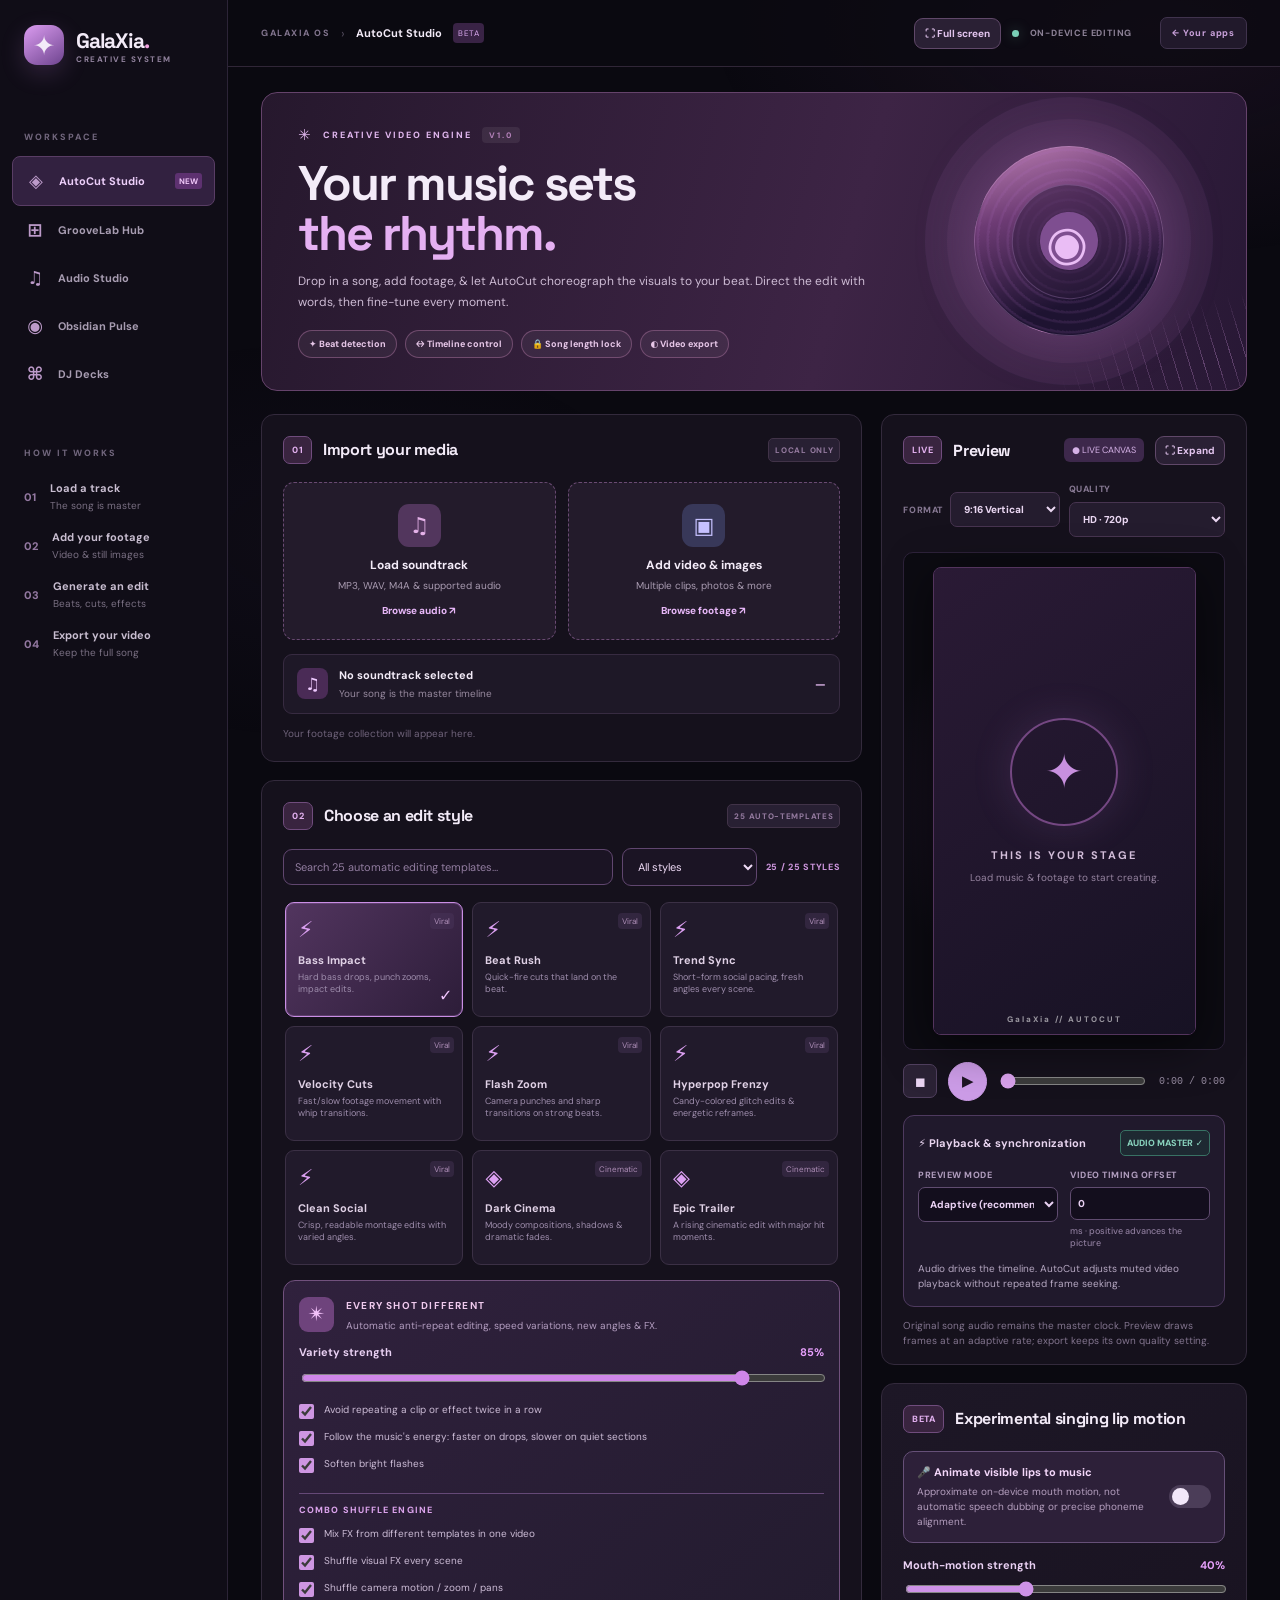
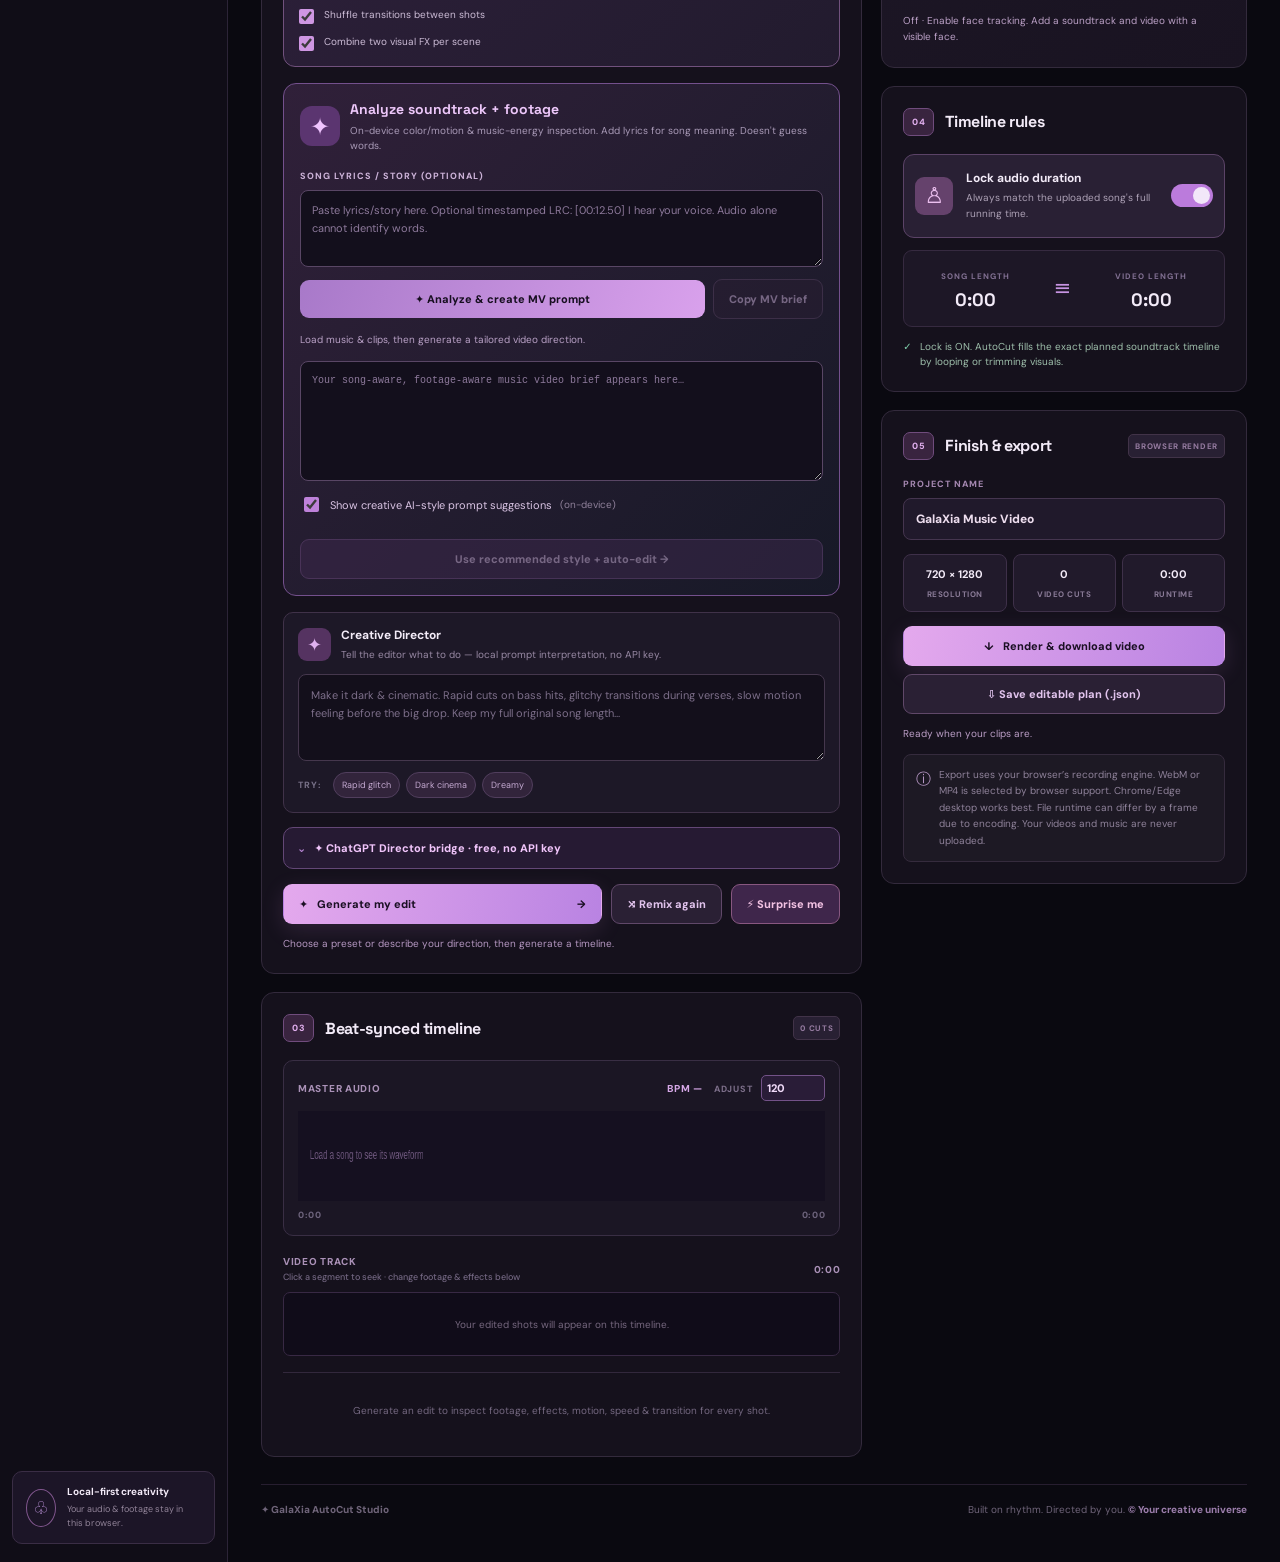
==== autocut/index.html @ 6ece2950 "Fix AutoCut lip-motion toggle and model loading diagnostics" ====
<!doctype html>
<html lang="en"><head>
<meta charset="utf-8"><meta name="viewport" content="width=device-width, initial-scale=1, viewport-fit=cover">
<meta name="theme-color" content="#0a0911"><meta name="description" content="GalaXia AutoCut Studio — local-first beat-synced music-video maker with soundtrack duration lock, timeline editing and real video export.">
<title>GalaXia AutoCut — Beat-Synced Video Studio</title>
<link rel="preconnect" href="https://fonts.googleapis.com"><link rel="preconnect" href="https://fonts.gstatic.com" crossorigin>
<link href="https://fonts.googleapis.com/css2?family=DM+Sans:wght@400;500;600;700;800&family=Space+Grotesk:wght@400;500;600;700&display=swap" rel="stylesheet">
<link rel="stylesheet" href="./style.css">
</head><body>
<div class="backdrop-stars" aria-hidden="true"></div>
<div class="app">
 <aside class="rail">
  <a class="logo" href="../index.html" aria-label="GrooveLab home"><span class="logo-square">✦</span><span><b>GalaXia<span class="logo-accent">.</span></b><small>CREATIVE SYSTEM</small></span></a>
  <div class="rail-group"><span class="rail-label">WORKSPACE</span>
   <a class="rail-link active" href="./"><span>◈</span> AutoCut Studio <span class="mini-active">NEW</span></a>
   <a class="rail-link" href="../index.html"><span>⊞</span> GrooveLab Hub</a>
   <a class="rail-link" href="https://cadence-studio-snowy.vercel.app/cadence-v3.html"><span>♫</span> Audio Studio</a>
   <a class="rail-link" href="https://cadence-studio-snowy.vercel.app/obsidian-pulse.html"><span>◉</span> Obsidian Pulse</a>
   <a class="rail-link" href="https://cadence-studio-snowy.vercel.app/deck-mixer.html"><span>⌘</span> DJ Decks</a>
  </div>
  <div class="rail-group learn"><span class="rail-label">HOW IT WORKS</span>
   <div class="step"><span>01</span><p><b>Load a track</b><small>The song is master</small></p></div>
   <div class="step"><span>02</span><p><b>Add your footage</b><small>Video & still images</small></p></div>
   <div class="step"><span>03</span><p><b>Generate an edit</b><small>Beats, cuts, effects</small></p></div>
   <div class="step"><span>04</span><p><b>Export your video</b><small>Keep the full song</small></p></div>
  </div>
  <div class="rail-bottom"><span class="shield">♧</span><p><b>Local-first creativity</b><small>Your audio & footage stay in this browser.</small></p></div>
 </aside>
 <main>
  <header class="topbar"><div class="topbar-left"><span class="crumb">GALAXIA OS</span><span class="chevron">›</span><strong>AutoCut Studio</strong><span class="beta">BETA</span></div><div class="top-actions"><button id="fullscreenApp" type="button" class="btn subtle tiny-top" title="Full-screen studio" aria-label="Enter full-screen studio">⛶ Full screen</button><span class="local-dot"></span><span class="local-text">ON-DEVICE EDITING</span><a class="top-link" href="../index.html">← Your apps</a></div></header>
  <div class="content">
   <section class="intro">
    <div class="intro-copy"><div class="eyebrow"><span class="sparkle">✳</span> CREATIVE VIDEO ENGINE <span class="version">V1.0</span></div>
    <h1>Your music sets<br><em>the rhythm.</em></h1>
    <p>Drop in a song, add footage, & let AutoCut choreograph the visuals to your beat. Direct the edit with words, then fine-tune every moment.</p>
    <div class="pill-row"><span>✦ Beat detection</span><span>↔ Timeline control</span><span>🔒 Song length lock</span><span>◐ Video export</span></div></div>
    <div class="intro-art" aria-hidden="true"><div class="disc"><div class="disc-inner"><div class="disc-mid">◉</div></div></div><div class="wave-decoration"></div></div>
   </section>
   <div class="workspace-grid">
    <div class="left-column">
     <section class="panel source-panel"><div class="panel-heading"><div><span class="section-number">01</span><h2>Import your media</h2></div><span class="info-chip">LOCAL ONLY</span></div>
      <div class="dropgrid">
       <label id="audioDrop" class="drop-target audio-target" for="audioInput"><input id="audioInput" type="file" accept="audio/*,.mp3,.wav,.m4a,.aac,.ogg,.flac"><span class="drop-icon">♫</span><b>Load soundtrack</b><small>MP3, WAV, M4A & supported audio</small><span class="browse">Browse audio ↗</span></label>
       <label id="mediaDrop" class="drop-target media-target" for="mediaInput"><input id="mediaInput" type="file" accept="video/*,image/*" multiple><span class="drop-icon">▣</span><b>Add video & images</b><small>Multiple clips, photos & more</small><span class="browse">Browse footage ↗</span></label>
      </div>
      <div class="track-details" id="trackDetails"><div class="track-icon">♫</div><div><strong id="trackTitle">No soundtrack selected</strong><small id="trackInfo">Your song is the master timeline</small></div><span class="track-length" id="trackLength">—</span></div>
      <div id="mediaList" class="media-list"><span class="placeholder-line">Your footage collection will appear here.</span></div>
     </section>
     <section class="panel direction-panel"><div class="panel-heading"><div><span class="section-number">02</span><h2>Choose an edit style</h2></div><span class="info-chip">25 AUTO-TEMPLATES</span></div>
      <div class="template-searchbar">
        <label><span class="sr-only">Search templates</span><input id="templateSearch" type="search" placeholder="Search 25 automatic editing templates…" autocomplete="off"></label>
        <label><span class="sr-only">Template category</span>
          <select id="templateFilter"><option value="All">All styles</option><option value="Viral">⚡ Viral</option><option value="Cinematic">🎬 Cinematic</option><option value="Retro">📼 Retro</option><option value="Experimental">🌀 Experimental</option></select>
        </label>
        <span id="templateCount" class="template-count">25 STYLES</span>
      </div>
      <div class="styles-grid" id="styleGrid" aria-label="Automatic edit templates"></div>
      <div class="variety-panel">
        <div class="variety-header"><span class="variety-symbol">✴</span><div><b>EVERY SHOT DIFFERENT</b><small>Automatic anti-repeat editing, speed variations, new angles & FX.</small></div></div>
        <label class="variety-label" for="variation">Variety strength <strong id="variationValue">85%</strong></label>
        <input id="variation" type="range" min="0" max="100" value="85" step="5">
        <div class="variety-options">
          <label><input id="avoidRepeats" type="checkbox" checked> Avoid repeating a clip or effect twice in a row</label>
          <label><input id="dynamics" type="checkbox" checked> Follow the music's energy: faster on drops, slower on quiet sections</label>
          <label><input id="safeFlash" type="checkbox" checked> Soften bright flashes</label>
          <div class="combo-divider">COMBO SHUFFLE ENGINE</div>
          <label><input id="mixStyles" type="checkbox" checked> Mix FX from different templates in one video</label>
          <label><input id="shuffleFx" type="checkbox" checked> Shuffle visual FX every scene</label>
          <label><input id="shuffleMotion" type="checkbox" checked> Shuffle camera motion / zoom / pans</label>
          <label><input id="shuffleTransitions" type="checkbox" checked> Shuffle transitions between shots</label>
          <label><input id="doubleFx" type="checkbox" checked> Combine two visual FX per scene</label>
        </div>
      </div>
      <div class="smart-director">
        <div class="smart-header"><span class="smart-star">✦</span><div><b>Analyze soundtrack + footage</b><small>On-device color/motion & music-energy inspection. Add lyrics for song meaning. Doesn't guess words.</small></div></div>
        <label for="lyricsInput" class="field-label">SONG LYRICS / STORY (OPTIONAL)</label>
        <textarea id="lyricsInput" rows="3" placeholder="Paste lyrics/story here. Optional timestamped LRC: [00:12.50] I hear your voice. Audio alone cannot identify words."></textarea>
        <div class="analysis-actions">
          <button id="analyzeBtn" type="button" class="btn smart-primary">✦ Analyze & create MV prompt</button>
          <button id="copyMVPrompt" type="button" class="btn subtle" disabled>Copy MV brief</button>
        </div>
        <p class="analysis-status" id="analysisStatus" role="status">Load music & clips, then generate a tailored video direction.</p>
        <textarea id="generatedMVPrompt" rows="6" readonly aria-label="Generated music video creative brief" placeholder="Your song-aware, footage-aware music video brief appears here…"></textarea>
        <label class="check-row"><input type="checkbox" id="showSuggestedPrompts" checked> Show creative AI-style prompt suggestions <span class="check-caption">(on-device)</span></label>
        <div id="promptSuggestions" class="suggestion-chips" aria-label="Suggested editing prompts"></div>
        <button id="applyMVPrompt" type="button" class="btn subtle" disabled>Use recommended style + auto-edit →</button>
      </div>
      <div class="director-block"><div class="director-heading"><span class="director-icon">✦</span><span><b>Creative Director</b><small>Tell the editor what to do — local prompt interpretation, no API key.</small></span></div>
       <label class="sr-only" for="directorPrompt">Editing instructions</label><textarea id="directorPrompt" placeholder="Make it dark & cinematic. Rapid cuts on bass hits, glitchy transitions during verses, slow motion feeling before the big drop. Keep my full original song length..."></textarea>
       <div class="director-actions"><span>TRY:</span><button data-prompt="Fast glitchy edits on every bass hit">Rapid glitch</button><button data-prompt="Dark cinematic shots with long dramatic holds">Dark cinema</button><button data-prompt="Dreamy slow motion style, soft transitions">Dreamy</button></div>
      </div>
      <details class="gpt-bridge"><summary>✦ ChatGPT Director bridge · free, no API key</summary>
       <p>Hand the shot list to ChatGPT, ask it to design an edit, then paste its JSON. AutoCut performs the actual cuts while preserving your soundtrack length.</p>
       <div class="gpt-actions"><button id="copyGPTBrief" class="btn subtle">Copy instructions for ChatGPT</button><a href="https://chatgpt.com/" class="gpt-link" target="_blank" rel="noopener noreferrer">Open ChatGPT ↗</a></div>
       <label for="gptPlan">PASTE CHATGPT'S EDIT JSON</label><textarea id="gptPlan" spellcheck="false" placeholder='{"shots":[{"mediaIndex":0,"beats":2,"effect":"glitch","transition":"flash"}]}'></textarea>
       <button id="applyGPTPlan" class="btn subtle">✦ Apply ChatGPT's scene decisions</button>
      </details>
      <div class="action-row"><button id="generateBtn" class="btn primary">✦ &nbsp; Generate my edit <span>→</span></button><button id="shuffleBtn" class="btn subtle" title="Generate a different arrangement of clips, effects and pacing">⤨ Remix again</button><button id="surpriseBtn" class="btn surprise" title="Choose a random template and create a fresh edit">⚡ Surprise me</button></div>
      <p id="directorOutput" class="director-output" role="status">Choose a preset or describe your direction, then generate a timeline.</p>
     </section>
     <section class="panel timeline-panel"><div class="panel-heading"><div><span class="section-number">03</span><h2>Beat-synced timeline</h2></div><span class="info-chip" id="sceneCount">0 CUTS</span></div>
      <div class="wavebar"><div class="wavebar-label"><span>MASTER AUDIO</span><span class="tempo-picker"><span id="bpmReadout">BPM —</span><label>ADJUST <input id="bpmInput" type="number" aria-label="Manual beats per minute" min="62" max="190" step=".1" value="120"></label></span></div><canvas id="waveform" width="800" height="90" aria-label="Soundtrack waveform; click to seek"></canvas><div class="wavebar-foot"><span>0:00</span><span id="waveEnd">0:00</span></div></div>
      <div class="timeline-label"><span>VIDEO TRACK <small>Click a segment to seek · change footage & effects below</small></span><span id="timelineDuration">0:00</span></div>
      <div id="timelineBar" class="timeline-bar"><span class="timeline-empty">Your edited shots will appear on this timeline.</span></div>
      <div id="sceneInspector" class="scene-inspector"><div class="empty-scene">Generate an edit to inspect footage, effects, motion, speed & transition for every shot.</div></div>
     </section>
    </div>
    <div class="right-column">
     <section class="panel preview-panel"><div class="panel-heading"><div><span class="section-number">LIVE</span><h2>Preview</h2></div><div class="preview-actions"><span class="preview-pill">● LIVE CANVAS</span><button id="fullscreenPreview" type="button" class="btn subtle small-full" title="Full-screen preview">⛶ Expand</button></div></div>
      <div class="format-row"><label>FORMAT <select id="aspect"><option value="9:16">9:16 Vertical</option><option value="16:9">16:9 Wide</option><option value="1:1">1:1 Square</option></select></label><label>QUALITY <select id="quality"><option value="540">Fast · 540p</option><option value="720" selected>HD · 720p</option><option value="1080">Full HD · 1080p</option></select></label></div>
      <div class="preview-shell"><div id="previewFrame" class="preview-frame"><canvas id="previewCanvas" width="540" height="960"></canvas><div id="emptyPreview" class="preview-empty"><div class="empty-preview-orbit">✦</div><b>THIS IS YOUR STAGE</b><span>Load music & footage to start creating.</span></div><div class="preview-brand">GalaXia // AUTOCUT</div></div></div>
      <div class="transport"><button id="previewStop" aria-label="Stop preview" title="Stop preview">◼</button><button id="previewPlay" class="play-button" aria-label="Play or pause preview">▶</button><input type="range" id="previewSeek" min="0" max="1000" value="0" aria-label="Seek in timeline"><span class="time-readout"><span id="currentTime">0:00</span> / <span id="totalTime">0:00</span></span></div>
      <div class="performance-box">
        <div class="perf-heading"><strong>⚡ Playback & synchronization</strong><span id="syncState" class="perf-label">AUDIO MASTER ✓</span></div>
        <div class="perf-settings">
          <label>PREVIEW MODE <select id="performanceMode"><option value="auto" selected>Adaptive (recommended)</option><option value="smooth">Smooth / low lag</option><option value="quality">Maximum quality</option></select></label>
          <label>VIDEO TIMING OFFSET <input id="videoOffset" type="number" step="25" min="-1200" max="1200" value="0"><small>ms · positive advances the picture</small></label>
        </div>
        <p id="lagReadout" class="lag-readout">Audio drives the timeline. AutoCut adjusts muted video playback without repeated frame seeking.</p>
      </div>
      <p class="preview-hint">Original song audio remains the master clock. Preview draws frames at an adaptive rate; export keeps its own quality setting.</p>
     </section>
     <section class="panel lip-panel"><div class="panel-heading"><div><span class="section-number">BETA</span><h2>Experimental singing lip motion</h2></div></div>
       <label class="lip-toggle"><span><b>🎤 Animate visible lips to music</b><small>Approximate on-device mouth motion, not automatic speech dubbing or precise phoneme alignment.</small></span><span class="switch"><input id="lipSyncToggle" type="checkbox"><span class="slider"></span></span></label>
       <label for="lipStrength" class="variety-label">Mouth-motion strength <strong id="lipStrengthValue">40%</strong></label>
       <input id="lipStrength" type="range" min="5" max="100" value="40" step="5">
       <p id="lipStatus" class="lip-status" role="status" aria-live="polite">Off · Enable face tracking. Add a soundtrack and video with a visible face.</p>
     </section>
     <section class="panel lock-panel"><div class="panel-heading"><div><span class="section-number">04</span><h2>Timeline rules</h2></div></div>
      <div class="lock-control"><div class="lock-icon">♙</div><div><b>Lock audio duration</b><small>Always match the uploaded song's full running time.</small></div><label class="switch"><input id="durationLock" type="checkbox" checked><span class="slider"></span><span class="sr-only">Lock audio duration</span></label></div>
      <div class="duration-readout"><div><span>SONG LENGTH</span><b id="songDuration">—</b></div><span class="duration-link">≡</span><div><span>VIDEO LENGTH</span><b id="videoDuration">—</b></div></div>
      <div class="unlock-box" id="unlockBox" hidden><label for="customDuration">Custom video length (seconds)</label><input id="customDuration" type="number" min="0.5" step="0.1" value="30"><small>Unlocked: video may be shorter or longer than the song.</small></div>
      <div class="lock-footer" id="lockMessage"><span>✓</span> Lock is ON. AutoCut fills the exact planned soundtrack timeline by looping or trimming visuals.</div>
     </section>
     <section class="panel export-panel"><div class="panel-heading"><div><span class="section-number">05</span><h2>Finish & export</h2></div><span class="info-chip">BROWSER RENDER</span></div>
      <label class="project-title">PROJECT NAME<input id="projectName" value="GalaXia Music Video" maxlength="70"></label>
      <div class="export-stats"><span><b id="exportResolution">720 × 1280</b><small>RESOLUTION</small></span><span><b id="exportScenes">0</b><small>VIDEO CUTS</small></span><span><b id="exportLength">—</b><small>RUNTIME</small></span></div>
      <button id="exportBtn" class="btn primary export-button">↓ &nbsp; Render & download video</button>
      <button id="downloadEdl" class="btn subtle edl-button">⇩ Save editable plan (.json)</button>
      <progress id="renderProgress" value="0" max="100" hidden></progress><p id="status" class="status" role="status">Ready when your clips are.</p>
      <div class="export-note"><span>ⓘ</span><p>Export uses your browser’s recording engine. WebM or MP4 is selected by browser support. Chrome/Edge desktop works best. File runtime can differ by a frame due to encoding. Your videos and music are never uploaded.</p></div>
     </section>
    </div>
   </div>
   <footer><span>✦ GalaXia AutoCut Studio</span><span>Built on rhythm. Directed by you. <span class="footer-purple">© Your creative universe</span></span></footer>
  </div>
 </main>
</div>
<script type="module" src="./app.js"></script>
</body></html>
---- autocut/style.css ----
:root{color-scheme:dark;--bg:#0a0910;--panel:#15111d;--border:#31283c;--text:#f3ebf8;--muted:#a79ab4;--accent:#d9a0f3;--pink:#f2a4e1;--purple:#8c5eac;--good:#7aceb6}*{box-sizing:border-box}html{scroll-behavior:smooth}body{margin:0;background:var(--bg);font:13px 'DM Sans',system-ui,sans-serif;color:var(--text)}a{color:inherit;text-decoration:none}button,input,textarea,select{font:inherit}button{cursor:pointer}button:disabled{opacity:.45;cursor:not-allowed}button:focus-visible,input:focus-visible,textarea:focus-visible,select:focus-visible,a:focus-visible{outline:2px solid var(--accent);outline-offset:3px}.sr-only{position:absolute;height:1px;width:1px;overflow:hidden;clip:rect(0 0 0 0)}[hidden]{display:none!important}.app{position:relative;display:flex;min-height:100vh}.backdrop-stars{position:fixed;inset:0;pointer-events:none;background:radial-gradient(ellipse 440px 230px at 90% 3%,#50285533,transparent),radial-gradient(ellipse 350px 200px at 25% 60%,#402c5a17,transparent);z-index:0}.rail{z-index:2;width:228px;min-height:100vh;flex:0 0 228px;border-right:1px solid #2c2437;background:#100d17;display:flex;flex-direction:column;padding:25px 12px 18px}.logo{display:flex;align-items:center;gap:12px;padding:0 12px;margin-bottom:66px}.logo-square{background:linear-gradient(145deg,#db9cf0,#6e448f);width:40px;height:40px;display:grid;place-items:center;font-size:27px;border-radius:13px;box-shadow:0 8px 24px #b77dd033}.logo b{font:700 21px 'Space Grotesk';letter-spacing:-1.2px;display:block}.logo small{font-size:8px;letter-spacing:1.5px;color:#91829d;font-weight:800;display:block}.logo-accent{color:var(--pink)}.rail-group{margin-bottom:37px}.rail-label{display:block;color:#71667d;font-size:9px;font-weight:800;letter-spacing:2px;padding:0 12px;margin-bottom:13px}.rail-link{display:flex;align-items:center;gap:12px;padding:12px;color:#a79cb1;border-radius:8px;font-weight:700;font-size:11px}.rail-link:hover{background:#281e32;color:#f7eaff}.rail-link>span:first-child{font-size:18px;width:22px;text-align:center;color:#bc9ac9}.rail-link.active{color:#edcffa;background:#322140;border:1px solid #593d65}.mini-active{font-size:8px;margin-left:auto;padding:3px 4px;background:#5d3170;border-radius:3px;color:#f1c8fa}.learn{margin-top:12px}.step{display:flex;align-items:center;gap:14px;padding:9px 12px}.step>span{font-size:11px;font-weight:800;color:#9378a1}.step p{margin:0}.step b{font-size:11px;font-weight:700;display:block;color:#c8bdd0}.step small{font-size:10px;color:#796f82;display:block;margin-top:4px}.rail-bottom{display:flex;gap:11px;align-items:center;border:1px solid #3a2d45;background:#1c1527;border-radius:10px;padding:13px;margin-top:auto}.shield{color:#b990d6;border:1px solid #82578f;padding:6px;border-radius:50%;font-size:18px}.rail-bottom p{margin:0}.rail-bottom b{font-size:10px;display:block}.rail-bottom small{display:block;font-size:9px;color:#918398;line-height:1.5;margin-top:5px}main{width:calc(100% - 228px);min-width:0;position:relative;z-index:1}.topbar{height:67px;border-bottom:1px solid #302637;padding:0 33px;display:flex;justify-content:space-between;align-items:center;background:#0c0a12b5}.topbar-left,.top-actions{display:flex;align-items:center;gap:11px}.crumb{font-size:9px;font-weight:800;color:#81748d;letter-spacing:1.5px}.chevron{color:#524b5c}.topbar-left strong{font-size:11px;font-weight:700}.beta{font-size:8px;color:#ddabf2;background:#392345;padding:5px;border-radius:4px;letter-spacing:.6px}.top-actions{color:#8b8095;font-size:9px;letter-spacing:.8px;font-weight:800}.local-dot{background:#7aceb6;width:7px;height:7px;border-radius:50%;box-shadow:0 0 13px #7aceb666}.top-link{padding:9px 11px;background:#21192b;border:1px solid #40334d;color:#c8a0d9;border-radius:7px;margin-left:17px}.content{padding:25px 33px 28px;max-width:1620px;margin:auto}.intro{position:relative;background:linear-gradient(105deg,#26182d,#3d2445 59%,#281835);border:1px solid #65436b;border-radius:16px;padding:32px 36px;min-height:235px;overflow:hidden;display:flex;align-items:center;margin-bottom:23px}.intro-copy{z-index:1;max-width:690px}.eyebrow{font-size:9px;color:#e0b6ee;letter-spacing:2px;font-weight:800;display:flex;gap:10px;align-items:center}.sparkle{font-size:15px}.version{color:#b17fb7;background:#ffffff12;padding:3px 7px;border-radius:4px;font-size:8px}.intro h1{font:700 clamp(35px,3.8vw,49px)/1.03 'Space Grotesk';letter-spacing:-2px;margin:13px 0}.intro em{font-style:normal;color:#e5b0f2}.intro p{font-size:12px;line-height:1.7;color:#cdbbd4;max-width:585px;margin:0 0 18px}.pill-row{display:flex;flex-wrap:wrap;gap:8px}.pill-row span{border:1px solid #91618a9e;background:#ffffff0c;color:#e6c6e7;padding:7px 10px;border-radius:30px;font-size:9px;font-weight:800}.intro-art{width:36%;position:absolute;right:0;inset-block:0;display:flex;align-items:center;justify-content:center}.disc{width:190px;height:190px;border-radius:50%;background:repeating-radial-gradient(circle,#b370ca22 0,#b370ca22 2px,transparent 3px,transparent 10px),linear-gradient(145deg,#cb8cbf,#6d3b74 35%,#1e1331 73%);display:grid;place-items:center;border:1px solid #d09ed755;box-shadow:0 0 60px #d082d444,0 0 0 27px #ce80e00d,0 0 0 49px #ce80e011;transform:rotate(18deg)}.disc-inner{width:115px;height:115px;border-radius:50%;background:#2d1c3c7a;border:1px solid #ce9ee644;display:grid;place-items:center}.disc-mid{width:58px;height:58px;border-radius:50%;background:#7e4e90;display:grid;place-items:center;color:#eabdf5;font-size:48px}.wave-decoration{position:absolute;width:350px;height:120px;background:repeating-linear-gradient(90deg,transparent 0 8px,#bd88ca66 8px 9px,transparent 9px 14px);mask-image:radial-gradient(ellipse,black,transparent 70%);transform:rotate(-17deg);right:-145px;bottom:-30px}.workspace-grid{display:grid;grid-template-columns:minmax(0,1.48fr) minmax(315px,.9fr);gap:19px;align-items:start}.left-column,.right-column{display:flex;flex-direction:column;gap:18px;min-width:0}.panel{border:1px solid #332a3c;background:#15111c;border-radius:13px;padding:21px}.panel-heading{display:flex;align-items:center;justify-content:space-between;gap:12px;margin-bottom:18px}.panel-heading>div{display:flex;align-items:center;gap:11px}.panel h2{margin:0;font:700 16px 'Space Grotesk';letter-spacing:-.35px}.section-number{border:1px solid #704c7d;background:#39243f;color:#e2b0ef;padding:7px 8px;border-radius:7px;letter-spacing:.5px;font-size:9px;font-weight:800}.info-chip{color:#947a9f;background:#282033;border:1px solid #413348;border-radius:5px;padding:6px;font-size:8px;font-weight:800;letter-spacing:.7px;white-space:nowrap}.dropgrid{display:grid;grid-template-columns:1fr 1fr;gap:12px}.drop-target{border:1px dashed #694a72;background:#231b2b;border-radius:11px;min-height:158px;display:flex;align-items:center;justify-content:center;flex-direction:column;gap:6px;cursor:pointer;transition:background .2s,border-color .2s;text-align:center;padding:13px}.drop-target:hover,.drop-target.drag-over{background:#352640;border-color:#d29ee4}.drop-target input{display:none}.drop-icon{display:grid;place-items:center;font-size:22px;color:#e5b2e9;width:43px;height:43px;border-radius:11px;background:#52365d;margin-bottom:4px}.media-target .drop-icon{color:#c6c1ff;background:#383859}.drop-target b{font-size:12px}.drop-target small{font-size:10px;color:#a99bb1}.browse{font-size:10px;color:#e7b7f8;font-weight:800;margin-top:6px}.track-details{display:flex;align-items:center;gap:11px;padding:13px;background:#1e1827;border:1px solid #372b41;border-radius:9px;margin-top:14px}.track-icon{display:grid;place-items:center;width:31px;height:31px;background:#4a2b56;border-radius:8px;color:#eecaff;font-size:17px}.track-details>div:nth-child(2){min-width:0;flex:1}.track-details strong{display:block;font-size:11px;overflow:hidden;text-overflow:ellipsis;white-space:nowrap}.track-details small{display:block;font-size:10px;color:#97899e;margin-top:5px}.track-length{font:700 12px 'Space Grotesk';color:#dbb3e7}.media-list{display:flex;gap:8px;flex-wrap:wrap;margin-top:13px}.placeholder-line{font-size:10px;color:#6f637a}.media-chip{display:flex;align-items:center;gap:5px;background:#2b2235;border:1px solid #493752;border-radius:6px;padding:8px;color:#e1d3eb;font-size:10px;max-width:100%}.media-chip span{max-width:125px;text-overflow:ellipsis;overflow:hidden;white-space:nowrap}.media-chip button{color:#b2a2c0;background:none;border:0;padding:0 0 0 4px}.styles-grid{display:grid;grid-template-columns:repeat(3,minmax(0,1fr));gap:9px}.style-tile{min-height:100px;display:flex;flex-direction:column;text-align:left;border:1px solid #3b3045;background:#211a2b;color:#e0d1e6;border-radius:9px;padding:12px;gap:5px;transition:background .2s,border-color .2s}.style-tile.selected{border:1px solid #ca8ee5;background:linear-gradient(130deg,#52355f,#2d1d39);box-shadow:inset 0 0 0 1px #c88ade33}.style-tile:hover{border-color:#c18cd3}.style-icon{color:#dca0f2;font-size:22px;font-weight:800;margin-bottom:5px}.style-tile b{font-size:11px}.style-tile small{font-size:9px;color:#9e8dac}.director-block{background:#1d1827;border:1px solid #403249;border-radius:10px;padding:14px;margin-top:16px}.director-heading{display:flex;align-items:center;gap:10px;margin-bottom:12px}.director-icon{display:grid;place-items:center;height:33px;width:33px;background:#553361;border-radius:9px;color:#e0b0f0;font-size:18px}.director-heading b{display:block;font-size:12px}.director-heading small{display:block;font-size:10px;color:#9889a4;margin-top:4px;line-height:1.5}.director-block textarea{display:block;width:100%;resize:vertical;min-height:87px;background:#130f1b;color:#eadaef;border:1px solid #45374d;border-radius:8px;padding:12px;font-size:11px;line-height:1.6}.director-block textarea::placeholder{color:#7c6e89}.director-actions{display:flex;gap:6px;align-items:center;flex-wrap:wrap;margin-top:11px}.director-actions span{color:#777087;font-size:9px;letter-spacing:1px;font-weight:800;margin-right:5px}.director-actions button{background:#32243b;color:#c4a9d1;border:1px solid #513e5d;border-radius:20px;padding:6px 8px;font-size:9px}.director-actions button:hover{color:white}.action-row{display:flex;gap:9px;margin-top:15px}.btn{border-radius:9px;padding:12px 15px;font-size:11px;font-weight:800;border:1px solid transparent;display:flex;align-items:center;justify-content:center;gap:7px}.btn.primary{background:linear-gradient(100deg,#e4a9ed,#b983e2);color:#1b1024;box-shadow:0 6px 22px #d28be524}.btn.primary:hover{filter:brightness(1.1)}.action-row .primary{flex:1;justify-content:space-between}.btn.subtle{background:#2a2034;color:#e1c3ed;border-color:#604869}.director-output{font-size:10px;color:#b597c1;line-height:1.6;margin:12px 0 0}.wavebar{padding:14px;border:1px solid #392e44;border-radius:10px;background:#1b1624}.wavebar-label,.wavebar-foot,.timeline-label{display:flex;align-items:center;justify-content:space-between;font-size:10px;color:#aa91b7;font-weight:800;letter-spacing:.7px}.wavebar-label{margin-bottom:10px}.wavebar-label span:last-child{color:#d7a8e8}#waveform{width:100%;height:90px;cursor:pointer;display:block}.wavebar-foot{font-size:9px;margin-top:8px;color:#6e647d}.timeline-label{margin:19px 0 9px}.timeline-label small{display:block;font-size:9px;color:#726681;letter-spacing:0;font-weight:500;margin-top:3px}.timeline-bar{height:64px;background:#100c19;border:1px solid #382944;border-radius:7px;display:flex;overflow:hidden;position:relative}.timeline-empty{margin:auto;color:#75677e;font-size:10px}.shot{border-right:2px solid #17101f;display:flex;flex-direction:column;justify-content:center;min-width:0;overflow:hidden;align-items:flex-start;padding:8px;font-size:9px;text-align:left;color:#f1d8f7;font-weight:800;background:linear-gradient(100deg,#5f356d,#3d315b);flex-shrink:0}.shot:nth-child(2n){background:linear-gradient(100deg,#3a446f,#35284c)}.shot:nth-child(3n){background:linear-gradient(100deg,#774466,#542c4d)}.shot.active{box-shadow:inset 0 0 0 2px #f4d3fd}.shot span{display:block;overflow:hidden;text-overflow:ellipsis;white-space:nowrap;max-width:100%}.shot small{display:block;color:#cfb4d6;font-size:8px;margin-top:4px}.scene-inspector{border-top:1px solid #32283c;margin-top:16px;padding-top:13px;max-height:400px;overflow-y:auto}.empty-scene{color:#746880;font-size:10px;padding:18px;text-align:center}.scene-row{display:grid;grid-template-columns:38px 1fr 100px 100px;gap:9px;align-items:center;margin-bottom:8px;border:1px solid #32273e;background:#1d1727;padding:8px;border-radius:7px}.scene-num{color:#b48cc3;font-weight:800;font-size:10px}.scene-time{font-size:9px;color:#786e83;display:block;margin-top:3px}.scene-row select{min-width:0;width:100%;border:1px solid #51405e;background:#261e30;color:#e9d8ee;border-radius:5px;padding:7px 5px;font-size:10px}.scene-label{font-size:10px;font-weight:800;overflow:hidden}.preview-panel{padding-bottom:16px}.preview-pill{color:#d5b1e6;font-size:9px;border-radius:6px;background:#3d284b;padding:6px 8px}.format-row{display:flex;gap:9px;margin-bottom:15px}.format-row label{display:flex;flex:1;min-width:0;align-items:center;gap:7px;flex-wrap:wrap;color:#867892;font-size:9px;font-weight:800;letter-spacing:.6px}.format-row select{background:#241c2e;color:#ead7f2;border:1px solid #473450;border-radius:7px;padding:9px;max-width:100%;flex:1;font-size:10px}.preview-shell{display:flex;justify-content:center;align-items:center;min-height:390px;border:1px solid #2d223a;border-radius:10px;background:radial-gradient(circle at 50% 50%,#24162e 0%,#0c0b12 65%);padding:14px}.preview-frame{height:min(52vh,510px);aspect-ratio:9/16;max-width:100%;position:relative;background:#120f1d;border:1px solid #53345d;border-radius:8px;overflow:hidden;box-shadow:0 10px 45px #0008;display:flex;align-items:center;justify-content:center}.preview-frame canvas{width:100%;height:100%;display:block;object-fit:fill}.preview-empty{position:absolute;inset:0;background:linear-gradient(145deg,#2a1a35,#171224);display:flex;flex-direction:column;align-items:center;justify-content:center;gap:9px;text-align:center;padding:25px;color:#d2bdd9}.empty-preview-orbit{font-size:47px;border:2px solid #744782;border-radius:50%;width:108px;height:108px;display:grid;place-items:center;color:#c890df;box-shadow:0 0 40px #b47bd027;margin-bottom:13px}.preview-empty b{font-size:11px;letter-spacing:2px}.preview-empty span{font-size:10px;color:#95839f}.preview-brand{position:absolute;bottom:10px;left:0;right:0;text-align:center;font-size:8px;font-weight:800;letter-spacing:2px;color:#ffffff8d;pointer-events:none}.transport{display:flex;align-items:center;gap:11px;margin-top:12px}.transport>button{background:#2b2235;border:1px solid #51405f;color:#ead4f2;border-radius:7px;width:34px;height:34px;flex-shrink:0}.transport .play-button{background:#cc9ce7;border-color:#cc9ce7;color:#1d1523;border-radius:50%;font-size:15px;width:39px;height:39px}.transport input[type=range]{flex:1;min-width:0;accent-color:#d8a1eb}.time-readout{color:#94899e;font-family:ui-monospace,monospace;font-size:10px;white-space:nowrap}.preview-hint{font-size:10px;color:#82748e;line-height:1.5;margin:11px 0 0}.lock-control{display:flex;align-items:center;gap:13px;border:1px solid #5b4367;background:#292034;border-radius:11px;padding:15px 11px}.lock-icon{width:38px;height:38px;border-radius:9px;background:#65426c;display:grid;place-items:center;color:#ecc0ef;font-size:22px;flex-shrink:0}.lock-control>div:nth-child(2){flex:1}.lock-control b{font-size:12px;display:block}.lock-control small{font-size:10px;color:#aca0b5;line-height:1.6;display:block;margin-top:4px}.switch{position:relative;display:inline-block;width:42px;height:23px;flex-shrink:0}.switch input{opacity:0;width:0;height:0}.slider{position:absolute;cursor:pointer;inset:0;background:#4b3d58;border-radius:20px;transition:.2s}.slider:before{position:absolute;content:"";height:17px;width:17px;left:3px;bottom:3px;background:#f2e7f9;border-radius:50%;transition:.2s}.switch input:checked+.slider{background:#bb7bdc}.switch input:checked+.slider:before{transform:translateX(19px)}.duration-readout{display:flex;align-items:center;justify-content:space-around;text-align:center;background:#1d1726;border-radius:9px;border:1px solid #362a40;margin:12px 0;padding:15px}.duration-readout span:not(.duration-link){color:#806f91;font-size:8px;font-weight:800;letter-spacing:1px}.duration-readout b{display:block;font:700 18px 'Space Grotesk';margin-top:5px}.duration-link{color:#c794e2;font-size:21px}.lock-footer{display:flex;align-items:flex-start;gap:8px;font-size:10px;color:#9ebfab;line-height:1.55}.lock-footer span{color:#80d1ad}.unlock-box{padding:10px;background:#21182c;border-radius:7px;margin:0 0 11px}.unlock-box label{font-size:10px;color:#c8b4d4;display:block}.unlock-box input{margin:8px 0;background:#100c19;border:1px solid #6b5282;color:white;padding:8px;width:110px;border-radius:6px}.unlock-box small{display:block;font-size:9px;color:#9f90a9}.project-title{display:block;color:#a487b0;font-size:9px;font-weight:800;letter-spacing:1px}.project-title input{display:block;margin-top:8px;width:100%;background:#20192b;border:1px solid #45354f;color:#edddee;padding:12px;border-radius:8px;font-size:12px;outline:none}.export-stats{display:grid;grid-template-columns:repeat(3,1fr);margin:14px 0;gap:6px}.export-stats>span{background:#211a2b;border:1px solid #3e3049;padding:12px 5px;text-align:center;border-radius:8px}.export-stats b{display:block;font-size:11px}.export-stats small{display:block;color:#887995;font-size:8px;letter-spacing:.5px;font-weight:800;margin-top:8px}.export-button,.edl-button{width:100%}.edl-button{margin-top:8px}.status{font-size:10px;color:#bb9ec6;margin:12px 0;line-height:1.5}.status.error{color:#ffaeb2}.status.ok{color:#99d6b6}#renderProgress{height:8px;width:100%;accent-color:#c48edd;margin-top:12px}.export-note{display:flex;gap:8px;background:#1d1924;border:1px solid #352b3d;border-radius:8px;padding:12px;margin-top:13px;color:#8f829a;font-size:10px;line-height:1.65}.export-note>span{color:#ba9ac8;font-size:15px}.export-note p{margin:0}footer{display:flex;justify-content:space-between;align-items:center;gap:10px;color:#6f6479;font-size:10px;margin-top:27px;padding:18px 0;border-top:1px solid #271e30}footer span:first-child{font-weight:800}.footer-purple{color:#9b7dab}
@media(max-width:1270px){.rail{width:198px;flex-basis:198px}main{width:calc(100% - 198px)}.topbar{padding:0 23px}.content{padding:20px 23px}.workspace-grid{grid-template-columns:minmax(0,1fr) minmax(315px,.86fr);gap:13px}.panel{padding:16px}.styles-grid{gap:6px}.style-tile{padding:10px}.scene-row{grid-template-columns:32px 1fr 90px;}.scene-row select:last-child{grid-column:2 / 4}}
@media(max-width:1040px){.rail{display:none}main{width:100%}.content{max-width:930px}.topbar{padding:0 24px}.workspace-grid{grid-template-columns:minmax(0,1fr) minmax(315px,.8fr)}}
@media(max-width:780px){.topbar{padding:0 16px}.local-text{display:none}.top-link{margin-left:4px}.content{padding:16px}.intro{padding:27px 22px;min-height:260px}.intro-art{right:-45px;opacity:.25;width:220px}.intro-copy{max-width:520px}.intro h1{font-size:38px}.intro p{font-size:11px}.workspace-grid{display:flex;flex-direction:column}.left-column,.right-column{width:100%}.preview-panel{order:0}.right-column{display:contents}.left-column{display:contents}.source-panel{order:1}.direction-panel{order:2}.timeline-panel{order:4}.preview-panel{order:3}.lock-panel{order:5}.export-panel{order:6}.preview-shell{min-height:350px}.preview-frame{height:min(63vh,490px)}.scene-row{grid-template-columns:40px 1fr 1fr 1fr}.scene-row select:last-child{grid-column:auto}}
@media(max-width:490px){.intro h1{font-size:34px}.intro{min-height:285px}.pill-row{gap:5px}.pill-row span{font-size:8px;padding:6px}.dropgrid{gap:8px}.drop-target{padding:8px;min-height:145px}.drop-target b{font-size:10px}.drop-target small{font-size:9px}.browse{font-size:9px}.styles-grid{grid-template-columns:repeat(2,minmax(0,1fr))}.scene-row{grid-template-columns:37px 1fr 1fr;gap:6px}.scene-row select:last-child{grid-column:2 / 4}.topbar-left{gap:6px}.crumb{font-size:8px}.beta{font-size:7px}.top-link{font-size:9px;padding:8px}.panel{padding:14px}.panel-heading h2{font-size:15px}.info-chip{font-size:7px}.action-row .btn{font-size:10px;padding:11px}.wavebar{padding:9px}footer{flex-wrap:wrap;line-height:1.6}}

.tempo-picker{display:flex;align-items:center;gap:11px;flex-wrap:wrap}.tempo-picker label{font-size:9px;color:#7c6e89;letter-spacing:.8px}.tempo-picker input{margin-left:6px;width:64px;background:#291c37;color:#f0daf9;border:1px solid #735288;border-radius:5px;padding:5px;font-size:11px}

.gpt-bridge{margin-top:14px;border:1px solid #634776;background:#261a33;border-radius:10px;padding:13px}
.gpt-bridge summary{color:#f0c4fa;font-size:11px;font-weight:800;cursor:pointer;list-style:none}.gpt-bridge summary::-webkit-details-marker{display:none}
.gpt-bridge summary:before{content:"⌄";margin-right:8px;color:#b584d1}
.gpt-bridge[open] summary{margin-bottom:11px}
.gpt-bridge p{font-size:10px;color:#b8a0c5;line-height:1.65}
.gpt-actions{display:flex;align-items:center;gap:10px;flex-wrap:wrap;margin-bottom:14px}.gpt-actions .btn{font-size:10px}
.gpt-link{font-size:10px;color:#edb4fa;text-decoration:underline}
.gpt-bridge label{font-size:9px;letter-spacing:.9px;color:#b4a0be;font-weight:800;display:block;margin-bottom:7px}
.gpt-bridge textarea{width:100%;min-height:85px;resize:vertical;background:#110c19;color:#d7c5de;border:1px solid #604470;padding:11px;border-radius:7px;font:11px ui-monospace,monospace}
.gpt-bridge #applyGPTPlan{width:100%;margin-top:9px;color:#f3d6fc;border-color:#7a548b}


/* AutoCut Variety Edition: browsable viral-style templates and editable treatments. */
.template-searchbar{display:flex;align-items:center;gap:9px;flex-wrap:wrap;margin-bottom:14px}
.template-searchbar label:first-child{flex:1 1 160px}
.template-searchbar input,.template-searchbar select{
  border:1px solid #60466f;background:#1b1424;color:#efdbf6;
  border-radius:9px;padding:10px 11px;font-size:11px;width:100%;min-height:36px
}
.template-searchbar input::placeholder{color:#927da0}
.template-searchbar label:nth-child(2){flex:0 1 135px}
.template-count{font-size:9px;font-weight:800;color:#cc95dc;letter-spacing:.7px}
#styleGrid{max-height:365px;overflow-y:auto;scrollbar-color:#675075 #211926;scrollbar-width:thin;padding:2px}
#styleGrid .style-tile{position:relative;min-height:115px;gap:4px;overflow:hidden}
.style-tile .style-category{position:absolute;top:10px;right:8px;color:#ae8eb7;background:#4d375d66;border-radius:4px;font-size:8px;padding:3px 4px}
.style-tile small{display:-webkit-box;-webkit-line-clamp:2;-webkit-box-orient:vertical;overflow:hidden;white-space:normal;line-height:1.35}
.variety-panel{border:1px solid #71517d;background:linear-gradient(140deg,#30213d,#221b2e);border-radius:12px;margin-top:15px;padding:15px}
.variety-header{display:flex;align-items:center;gap:12px;margin-bottom:12px}
.variety-symbol{display:grid;place-items:center;width:35px;height:35px;border-radius:9px;background:#6e437c;color:#f3c1fa;font-size:21px}
.variety-header b{font-size:10px;letter-spacing:1.2px;color:#f0caee}
.variety-header small{display:block;color:#b39dc0;font-size:10px;margin-top:6px;line-height:1.4}
.variety-label{display:flex;justify-content:space-between;align-items:center;color:#e9d0f3;font-size:11px;font-weight:700;margin-bottom:7px}
.variety-label strong{color:#e8a1fd}
#variation{width:100%;accent-color:#cf86e9;cursor:pointer;height:20px}
.variety-options{display:flex;flex-direction:column;gap:10px;margin-top:10px}
.variety-options label{display:flex;align-items:flex-start;gap:10px;color:#cbbbd5;font-size:10px;line-height:1.5;cursor:pointer}
.variety-options input{accent-color:#ce96e2;flex-shrink:0;margin:2px 0 0;width:15px;height:15px}
.action-row{flex-wrap:wrap}
.btn.surprise{border-color:#885780;color:#f2c2e3;background:#3f264b}
.btn.surprise:hover{background:#5a3663}
.scene-inspector{max-height:460px}
.scene-row{display:block;background:#211a2c;padding:10px;border:1px solid #473451}
.scene-row:focus-within{border-color:#ab73bf}
.scene-top{display:flex;align-items:center;gap:9px}
.scene-num{color:#d7a2eb;flex:0 0 33px}
.scene-title{font-weight:800;font-size:10px;flex:0 0 128px;white-space:nowrap}
.scene-option{display:flex;min-width:0;flex-direction:column;gap:5px;color:#b89fc6;font-size:9px}
.scene-option>span{font-size:9px;letter-spacing:.5px;text-transform:uppercase;font-weight:800}
.scene-option select{min-width:0;max-width:100%;width:100%;background:#271e33;border:1px solid #5b446b;color:#f3dff9;padding:8px 6px;border-radius:6px;font-size:10px}
.scene-option.clip-choice{flex:1 1 140px}
.scene-controls{display:grid;grid-template-columns:repeat(4,minmax(0,1fr));gap:8px;margin-top:10px}
.scene-note{color:#a996b5;font-size:10px}
.style-tile:focus-visible{outline:2px solid #d99df7}
#styleGrid .style-tile.selected:after{content:"✓";position:absolute;bottom:10px;right:10px;color:#f1c6fd;font-size:16px}
@media(max-width:600px){
  .template-searchbar label:nth-child(2){flex:1 1 105px}
  #styleGrid{max-height:310px}
  .scene-title{flex:0 0 110px;font-size:9px}
  .scene-controls{grid-template-columns:repeat(2,minmax(0,1fr))}
  .action-row .btn{flex:1 1 100px;font-size:10px}
  .scene-option select{font-size:11px}
}

/* Audio-master timeline, on-device visual intelligence and optional face tracking. */
.tiny-top{padding:8px 10px!important;font-size:10px!important;white-space:nowrap}
.preview-actions{display:flex;gap:9px;align-items:center;flex-wrap:wrap;justify-content:flex-end}
.small-full{padding:7px 9px!important;font-size:10px!important}
.combo-divider{font-size:9px;color:#dba3ec;font-weight:800;letter-spacing:1.1px;margin-top:10px;padding-top:10px;border-top:1px solid #654977}
.smart-director{border:1px solid #74508d;background:linear-gradient(135deg,#302039,#171927);border-radius:13px;padding:16px;margin-top:16px}
.smart-header{display:flex;align-items:center;gap:10px;margin-bottom:17px}
.smart-header>div{flex:1}.smart-header b{font:700 14px 'Space Grotesk',sans-serif;color:#edc7fa}
.smart-header small{display:block;color:#a99ab7;font-size:10px;line-height:1.5;margin-top:5px}
.smart-star{width:40px;height:40px;border-radius:12px;display:grid;place-items:center;background:#5b3570;color:#f0c4ff;font-size:24px;flex-shrink:0}
.field-label{display:block;color:#ccb2d8;font-weight:800;font-size:9px;letter-spacing:1px;margin-bottom:8px}
#lyricsInput,#generatedMVPrompt{display:block;width:100%;resize:vertical;border:1px solid #594665;background:#130f1c;border-radius:8px;color:#eadbf2;outline:none;padding:11px;font-size:11px;line-height:1.6}
#lyricsInput::placeholder,#generatedMVPrompt::placeholder{color:#8d799b}
#generatedMVPrompt{margin:11px 0 13px;min-height:92px;max-height:260px;font:10px/1.6 ui-monospace,SFMono-Regular,monospace;color:#e2c7ec}
.analysis-actions{display:flex;gap:8px;align-items:center;flex-wrap:wrap;margin-top:12px}
.smart-primary{background:linear-gradient(110deg,#a879c9,#d9a1ec);color:#180f21;border:0!important;flex:1}
.analysis-status{color:#b9a1c6;font-size:10px;line-height:1.65;margin:13px 0}
.check-row{display:flex;align-items:center;gap:8px;font-size:11px;color:#dac4e4;cursor:pointer}
.check-row input{width:15px;height:15px;accent-color:#be81da}
.check-caption{color:#8f809a;font-size:10px}
.suggestion-chips{display:grid;grid-template-columns:1fr;gap:7px;margin:12px 0}
.prompt-chip{text-align:left;border:1px solid #674575;background:#2c1f38;color:#e6d2ea;border-radius:8px;padding:10px;line-height:1.5;font-size:10px;cursor:pointer}
.prompt-chip:hover{background:#422a51;border-color:#cf93e0}
#applyMVPrompt{width:100%;margin-top:4px;background:#402a50;border-color:#79518b}
.performance-box{border:1px solid #4e3a5f;background:#20192c;border-radius:11px;padding:14px;margin-top:14px}
.perf-heading{display:flex;align-items:center;justify-content:space-between;gap:10px;flex-wrap:wrap;margin-bottom:13px}
.perf-heading strong{font-size:11px;color:#e8d4ef}
.perf-label{color:#89d2bd;background:#1c443c5e;border:1px solid #387264;border-radius:5px;padding:6px;font-size:9px;font-weight:800}
.perf-settings{display:grid;grid-template-columns:1fr 1fr;gap:12px}
.perf-settings label{font-size:9px;color:#af9cbd;letter-spacing:.5px;font-weight:800;min-width:0}
.perf-settings select,.perf-settings input{display:block;width:100%;margin-top:6px;background:#130e1d;color:#e9d1f3;border-radius:7px;padding:9px 7px;font-size:10px;border:1px solid #604c70}
.perf-settings small{color:#8c7b9b;font-size:9px;display:block;margin-top:5px;letter-spacing:0;font-weight:500}
.lag-readout{font-size:10px;line-height:1.55;color:#b5a7c1;margin:12px 0 0;word-break:break-word}
.lip-panel{background:linear-gradient(145deg,#1d1726,#191321)}
.lip-toggle{display:flex;align-items:center;gap:12px;margin-bottom:15px;cursor:pointer;background:#2d2039;border:1px solid #665078;border-radius:10px;padding:13px}
.lip-toggle>span:first-child{flex:1;min-width:0}
.lip-toggle b{display:block;font-size:11px;color:#f4d7fa}
.lip-toggle small{display:block;color:#b49ebe;font-size:10px;line-height:1.5;margin-top:5px}
#lipStrength{width:100%;accent-color:#ce92e8}
.lip-status{line-height:1.65;font-size:10px;color:#bba0c6;margin:12px 0 0}
.app:fullscreen{width:100vw;height:100vh;overflow-y:auto;background:#0a0910}
.app.fullscreen-fallback{position:fixed!important;inset:0!important;z-index:500;background:#0a0910;overflow-y:auto}
.preview-frame:fullscreen,.preview-frame.fullscreen-fallback{background:#050406;border:0;border-radius:0;box-shadow:none;width:100vw;height:100vh!important;max-width:none!important;aspect-ratio:auto!important;display:flex;align-items:center;justify-content:center}
.preview-frame:fullscreen canvas,.preview-frame.fullscreen-fallback canvas{height:100%;width:100%;object-fit:contain;max-width:100%;max-height:100%}
.preview-frame.fullscreen-fallback{position:fixed!important;inset:0!important;z-index:800}
@media(max-width:780px){.smart-director{padding:12px}.tiny-top{font-size:9px!important}.perf-settings{grid-template-columns:1fr 1fr}.smart-header b{font-size:12px}}
@media(max-width:490px){.perf-settings{grid-template-columns:1fr}.analysis-actions .btn{flex:1 1 100px}.top-actions .local-dot,.top-actions .local-text{display:none}.preview-actions{gap:3px}.preview-pill{font-size:8px}.small-full{font-size:9px!important}}
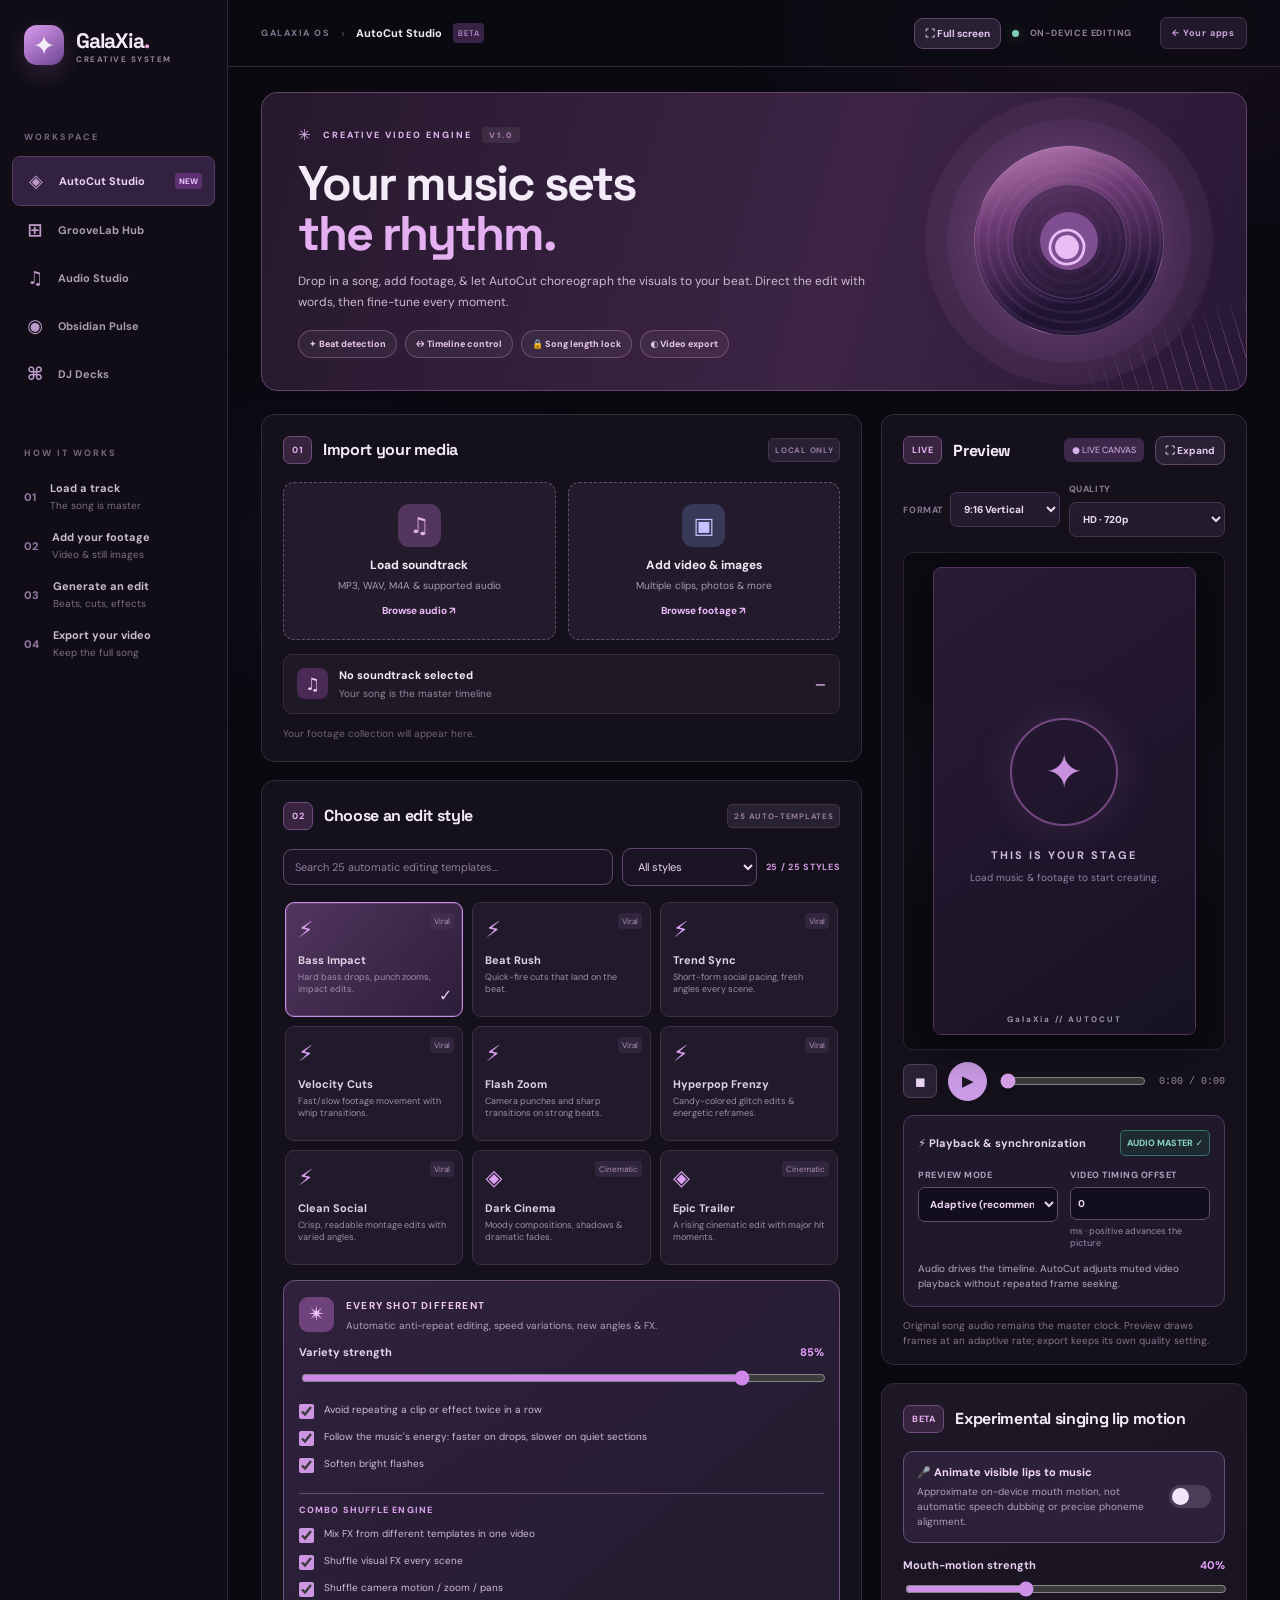
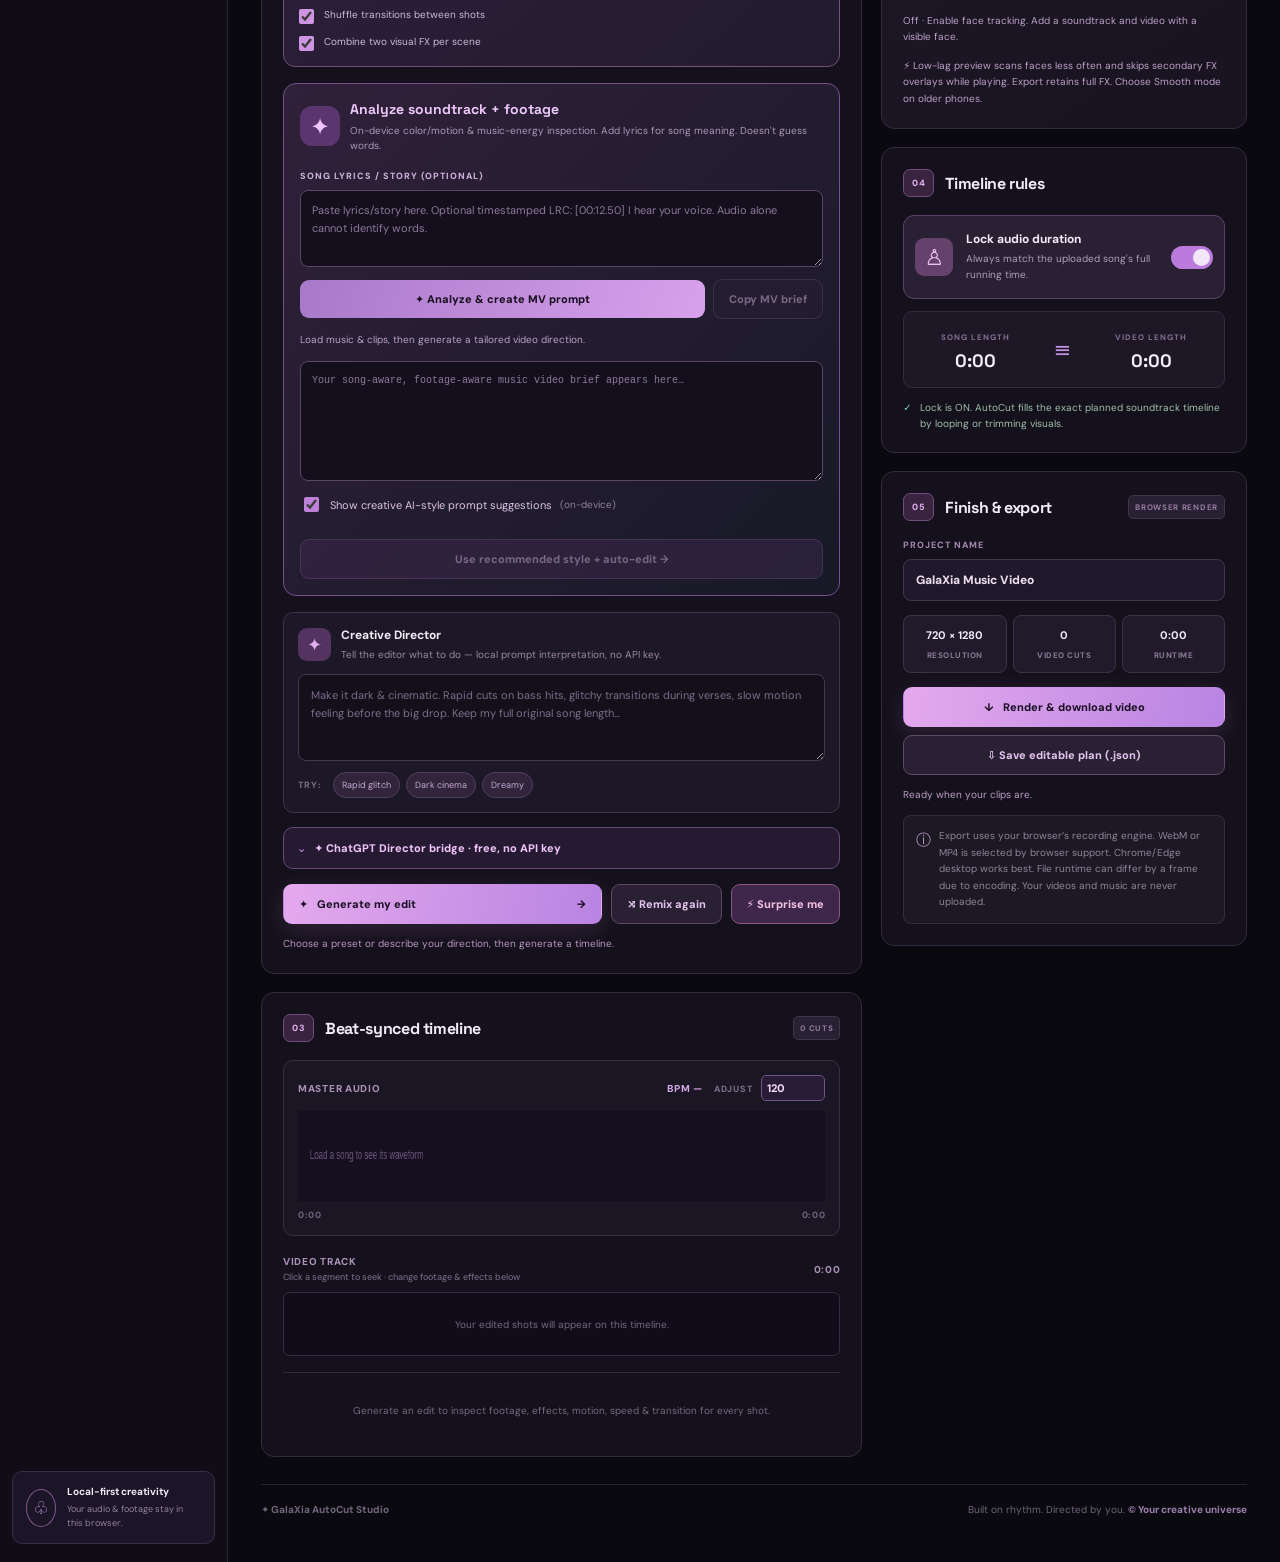
==== commit 71b0702b: "Optimize AutoCut face tracking CPU and low-lag mobile preview" ====
--- a/autocut/index.html
+++ b/autocut/index.html
@@ -125,6 +125,7 @@
        <label for="lipStrength" class="variety-label">Mouth-motion strength <strong id="lipStrengthValue">40%</strong></label>
        <input id="lipStrength" type="range" min="5" max="100" value="40" step="5">
        <p id="lipStatus" class="lip-status" role="status" aria-live="polite">Off · Enable face tracking. Add a soundtrack and video with a visible face.</p>
+       <p class="lip-status">⚡ Low-lag preview scans faces less often and skips secondary FX overlays while playing. Export retains full FX. Choose Smooth mode on older phones.</p>
      </section>
      <section class="panel lock-panel"><div class="panel-heading"><div><span class="section-number">04</span><h2>Timeline rules</h2></div></div>
       <div class="lock-control"><div class="lock-icon">♙</div><div><b>Lock audio duration</b><small>Always match the uploaded song's full running time.</small></div><label class="switch"><input id="durationLock" type="checkbox" checked><span class="slider"></span><span class="sr-only">Lock audio duration</span></label></div>
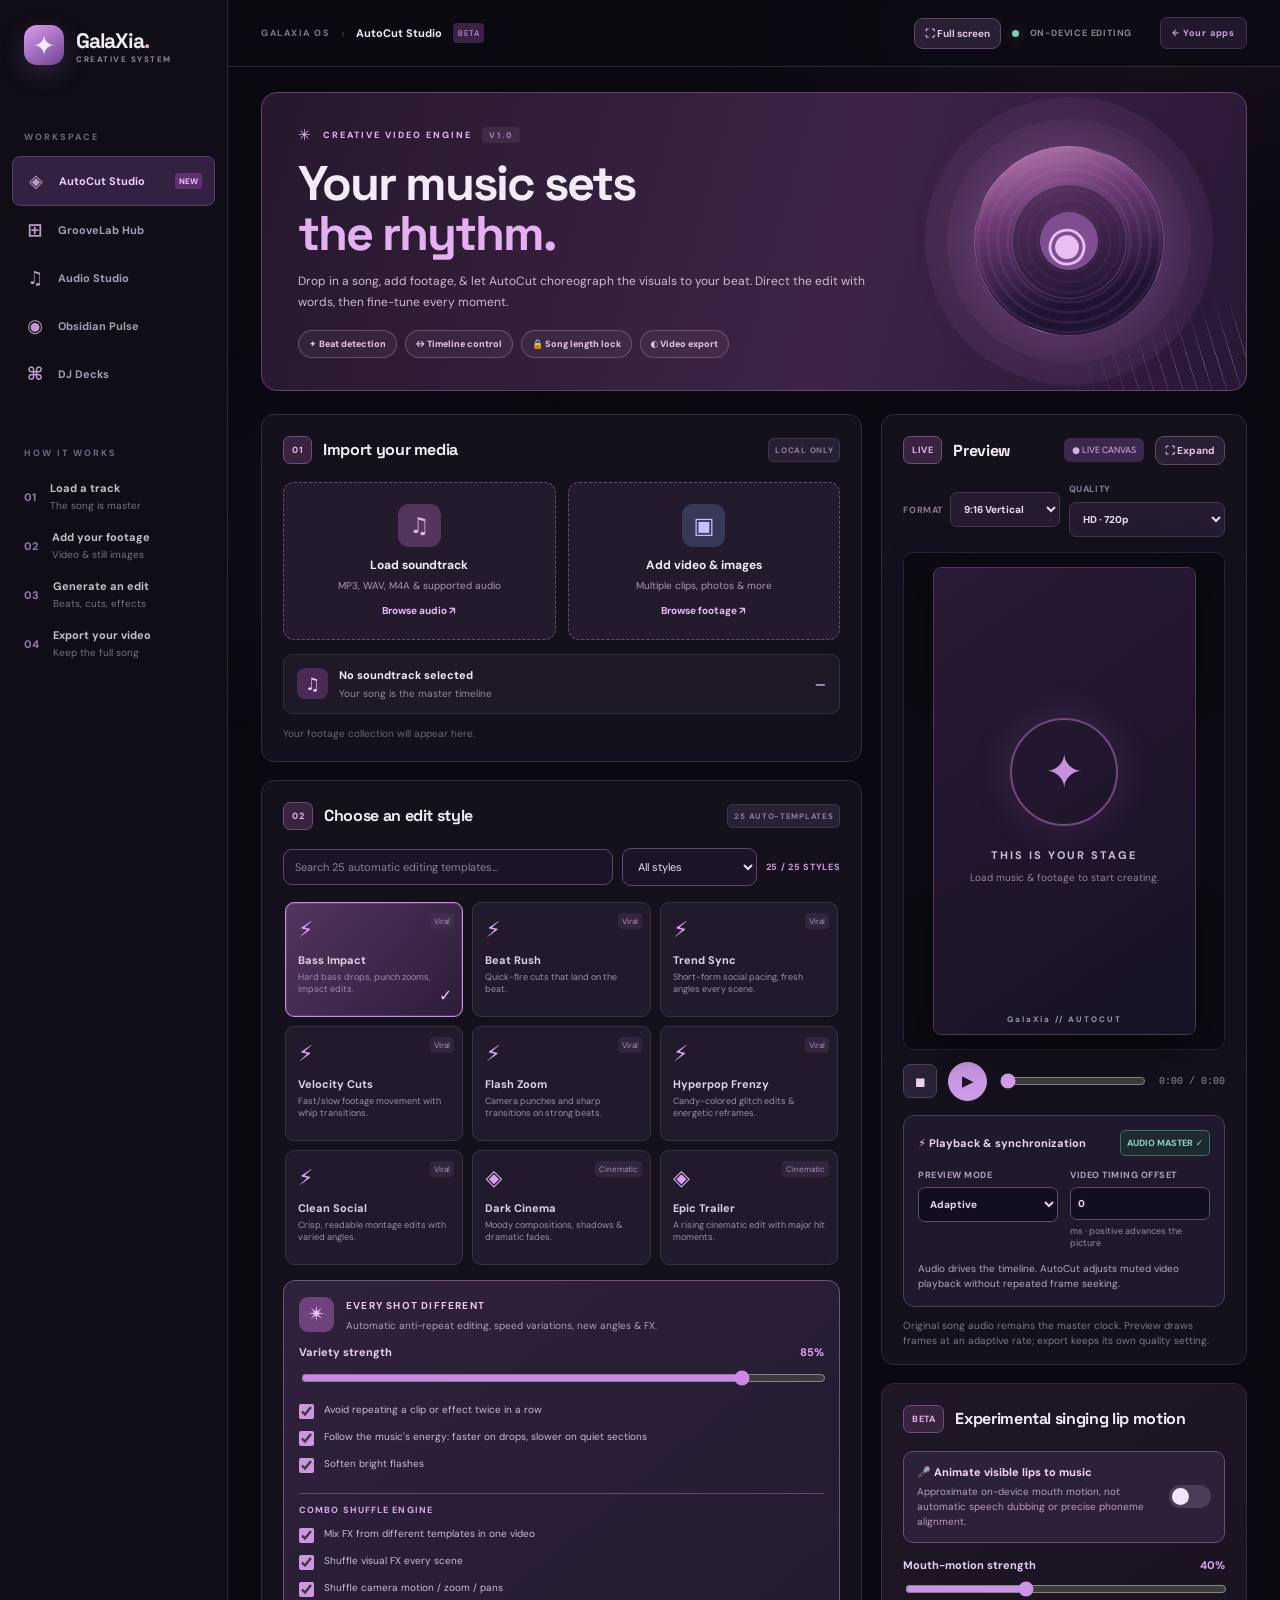
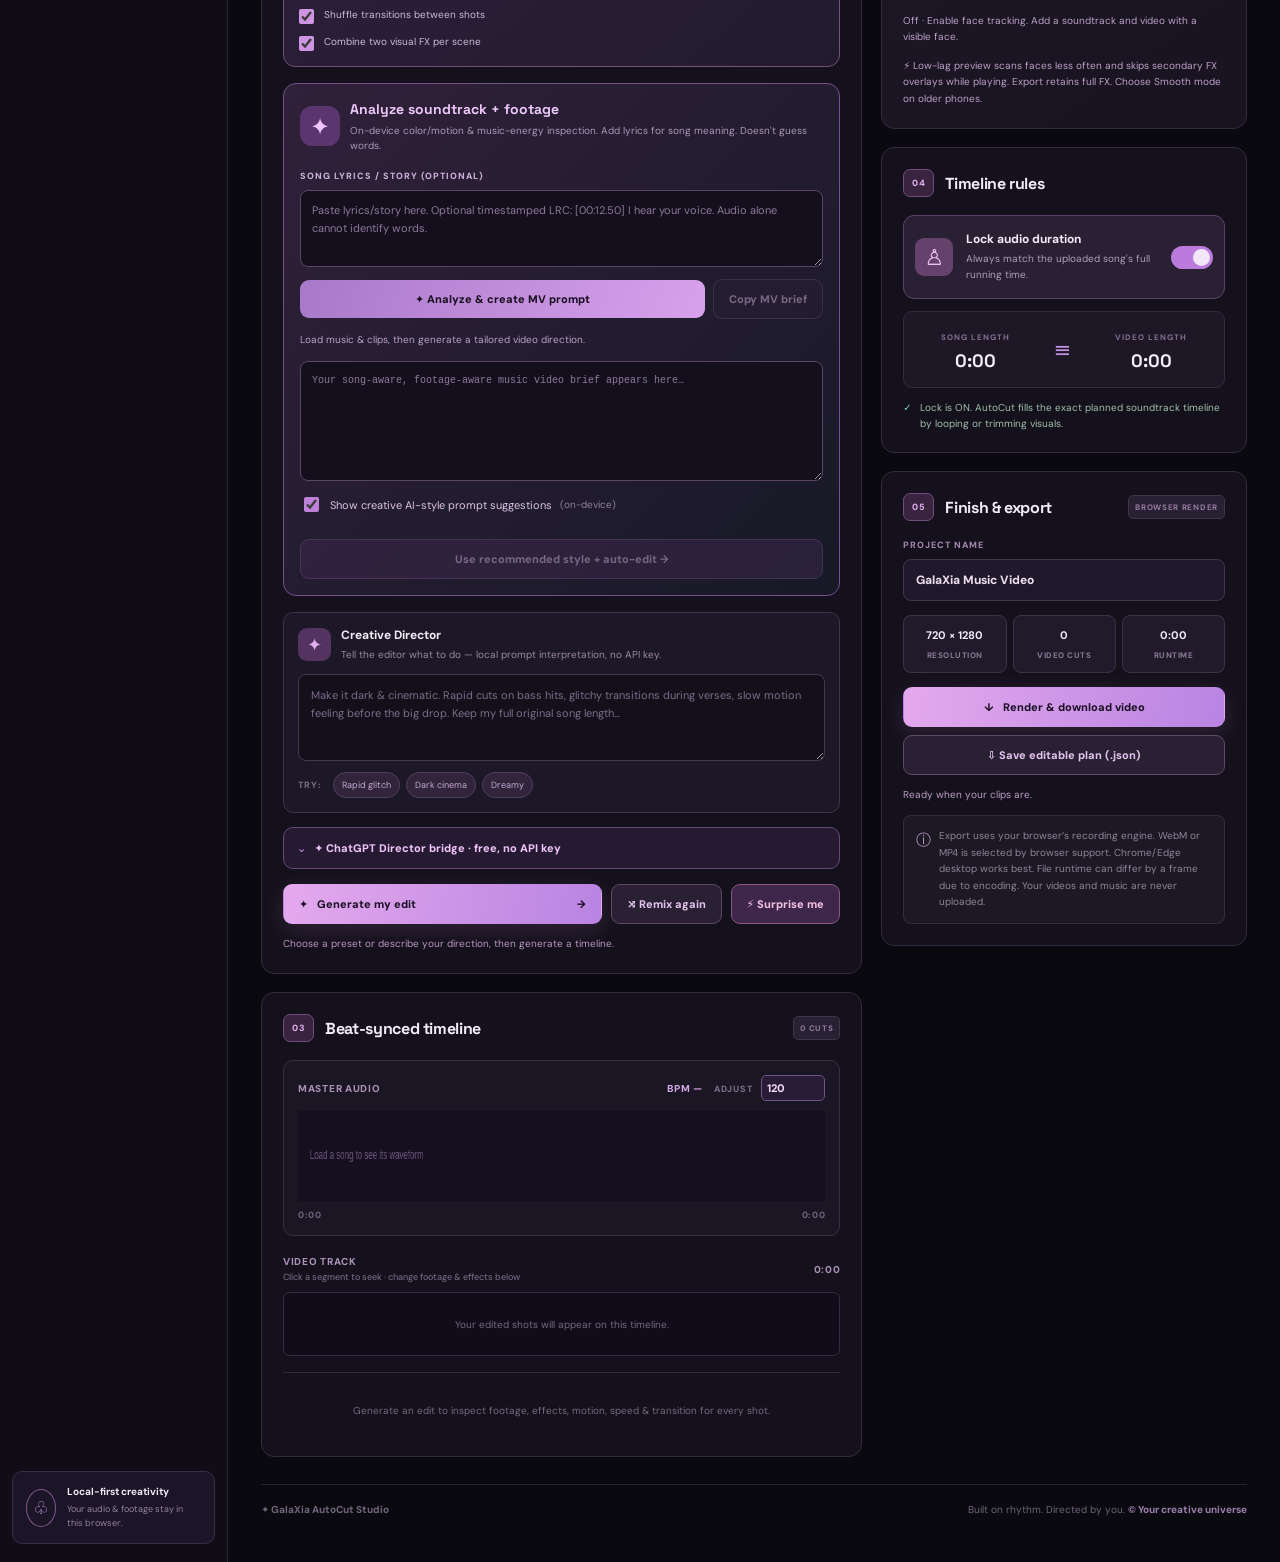
==== commit eba577d8: "Reduce iOS AutoCut dropped frames and remove forced video seeks at every cut" ====
--- a/autocut/index.html
+++ b/autocut/index.html
@@ -113,7 +113,7 @@
       <div class="performance-box">
         <div class="perf-heading"><strong>⚡ Playback & synchronization</strong><span id="syncState" class="perf-label">AUDIO MASTER ✓</span></div>
         <div class="perf-settings">
-          <label>PREVIEW MODE <select id="performanceMode"><option value="auto" selected>Adaptive (recommended)</option><option value="smooth">Smooth / low lag</option><option value="quality">Maximum quality</option></select></label>
+          <label>PREVIEW MODE <select id="performanceMode"><option value="auto" selected>Adaptive</option><option value="smooth">Smooth / low lag (recommended for iPhone)</option><option value="quality">Maximum quality</option></select></label>
           <label>VIDEO TIMING OFFSET <input id="videoOffset" type="number" step="25" min="-1200" max="1200" value="0"><small>ms · positive advances the picture</small></label>
         </div>
         <p id="lagReadout" class="lag-readout">Audio drives the timeline. AutoCut adjusts muted video playback without repeated frame seeking.</p>
@@ -125,6 +125,7 @@
        <label for="lipStrength" class="variety-label">Mouth-motion strength <strong id="lipStrengthValue">40%</strong></label>
        <input id="lipStrength" type="range" min="5" max="100" value="40" step="5">
        <p id="lipStatus" class="lip-status" role="status" aria-live="polite">Off · Enable face tracking. Add a soundtrack and video with a visible face.</p>
+       <button type="button" id="lipRetry" class="btn subtle" hidden>↻ Retry face tracking</button>
        <p class="lip-status">⚡ Low-lag preview scans faces less often and skips secondary FX overlays while playing. Export retains full FX. Choose Smooth mode on older phones.</p>
      </section>
      <section class="panel lock-panel"><div class="panel-heading"><div><span class="section-number">04</span><h2>Timeline rules</h2></div></div>
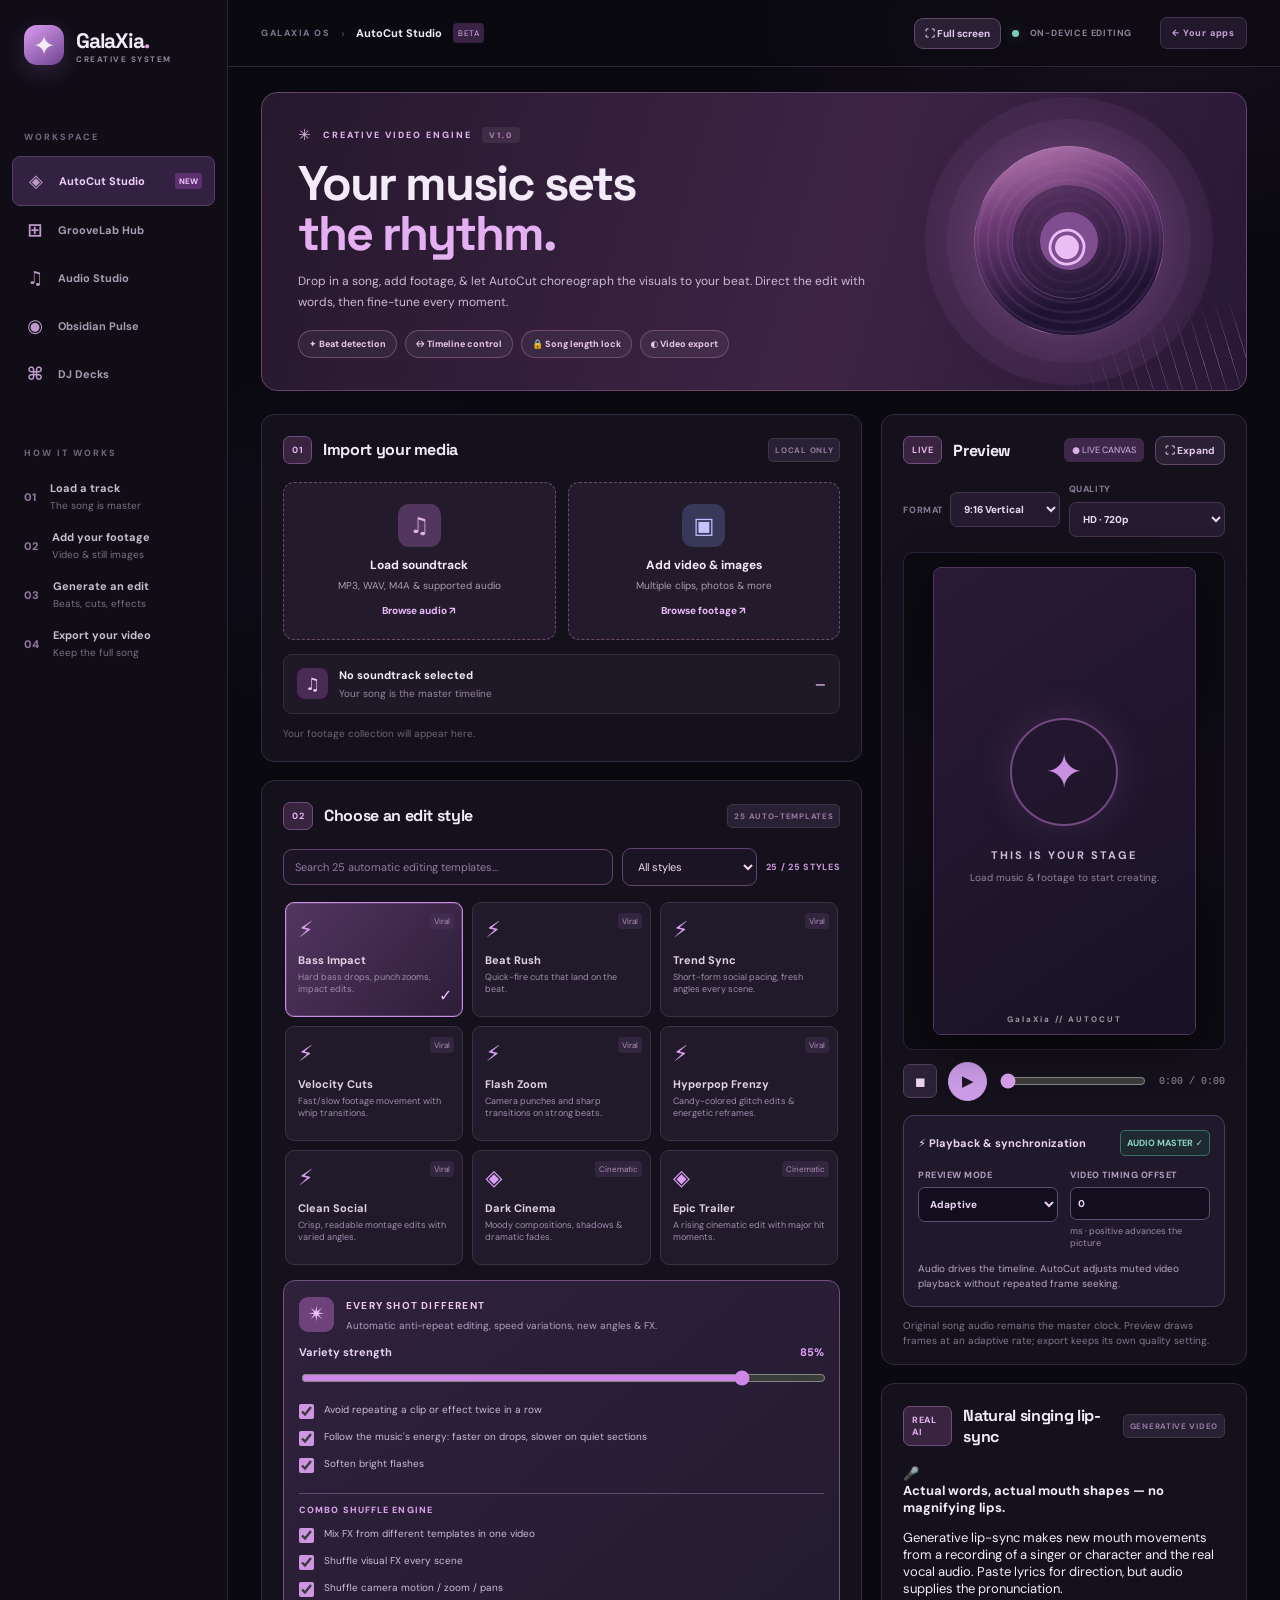
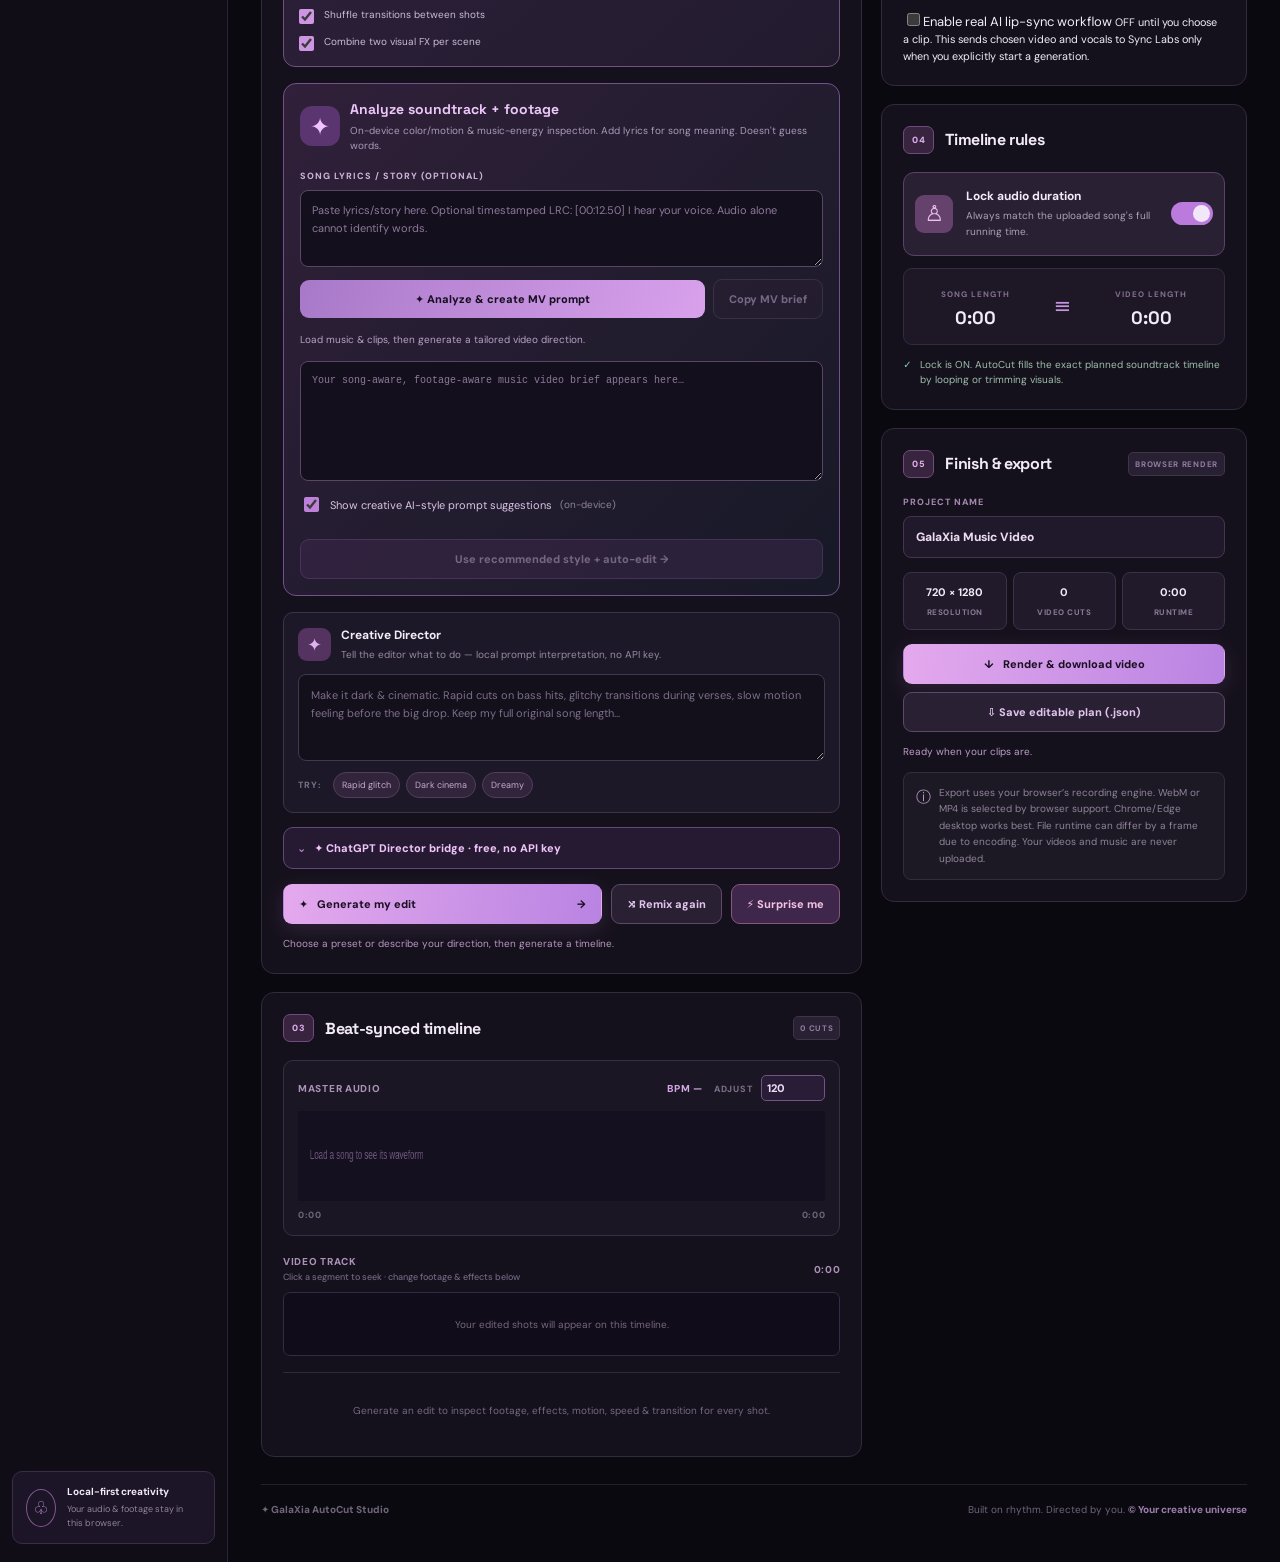
==== commit 7e22ea61: "ui(autocut): replace fake lip magnifier with real generative lip-sync panel, free Studio route and s" ====
--- a/autocut/index.html
+++ b/autocut/index.html
@@ -120,7 +120,54 @@
       </div>
       <p class="preview-hint">Original song audio remains the master clock. Preview draws frames at an adaptive rate; export keeps its own quality setting.</p>
      </section>
-     <section class="panel lip-panel"><div class="panel-heading"><div><span class="section-number">BETA</span><h2>Experimental singing lip motion</h2></div></div>
+     <section class="panel real-lip-panel">
+      <div class="panel-heading"><div><span class="section-number">REAL AI</span><h2>Natural singing lip-sync</h2></div><span class="info-chip">GENERATIVE VIDEO</span></div>
+      <div class="real-lip-callout"><span class="real-lip-icon">🎤</span><div><b>Actual words, actual mouth shapes — no magnifying lips.</b>
+      <p>Generative lip-sync makes new mouth movements from a recording of a singer or character and the real vocal audio. Paste lyrics for direction, but audio supplies the pronunciation.</p></div></div>
+      <label class="real-check"><input id="realLipToggle" type="checkbox"><span>Enable real AI lip-sync workflow <small>OFF until you choose a clip. This sends chosen video and vocals to Sync Labs only when you explicitly start a generation.</small></span></label>
+      <div id="realLipDetails" hidden>
+        <div class="real-lip-meta">
+          <strong>3 free trial generations/month may be available through your Sync account</strong>
+          <p>Limits depend on your account and model. Free lipsync-2 generally supports up to 20s; sync-3 up to 15s. Longer work may cost credits. Song duration in AutoCut remains locked to your original soundtrack.</p>
+        </div>
+        <div class="real-lip-quick">
+          <a href="https://sync.so/try" target="_blank" rel="noopener noreferrer" class="btn primary">✦ Open Sync Studio · no API key</a>
+          <small>Upload a short face video + the same vocal audio there. Download the generated MP4, then add it back to AutoCut with <b>Add video &amp; images</b>. The music timeline stays unchanged.</small>
+        </div>
+        <details class="real-lip-advanced">
+          <summary>Advanced · generate directly in AutoCut using your own Sync API key</summary>
+          <p>This connects to a genuine AI lip-sync model, not the browser face-warper. Your API key is kept in this tab only, sent through a secure server-side proxy, never written to GitHub or saved on our server. Files upload directly to Sync Labs, not Vercel.</p>
+          <label class="real-field">SYNC LABS API KEY
+            <input type="password" id="realLipKey" autocomplete="off" spellcheck="false" placeholder="Paste key here (kept only in this tab)">
+          </label><button id="realLipClearKey" type="button" class="real-text-button">Disconnect key</button>
+          <div class="real-lip-grid">
+            <label class="real-field">SINGING VIDEO CLIP<select id="realLipVideo"><option value="">Choose uploaded footage…</option></select></label>
+            <label class="real-field">MODEL<select id="realLipModel"><option value="lipsync-2">lipsync-2 · natural talking motion · 20s free limit</option><option value="sync-3">sync-3 · handles silent lips · 15s free limit</option></select></label>
+            <label class="real-field">DRIVER AUDIO<select id="realLipDriver"><option value="song">Your uploaded song</option><option value="vocals">Separate vocals-only audio (recommended)</option></select></label>
+            <label class="real-field">VOCAL-ONLY FILE<input type="file" id="realLipVocals" accept="audio/*,.mp3,.wav,.m4a,.flac"></label>
+            <label class="real-field">SONG START (SECONDS)<input id="realLipStartAt" type="number" min="0" step=".1" value="0"></label>
+            <label class="real-field">EXCERPT LENGTH (SECONDS)<input id="realLipSeconds" type="number" min="1" max="20" step=".5" value="12"></label>
+          </div>
+          <div class="real-lip-steps">
+            <button id="realLipEstimate" type="button" class="btn subtle">1 · Check model cost/credits</button>
+            <p id="realLipPrice" role="status">Nothing is billed until you explicitly generate. Uploading your own face video and vocals sends those files to Sync Labs.</p>
+            <label class="real-check"><input id="realLipConfirm" type="checkbox"><span>I agree to upload these files and use any displayed provider credits/cost if I generate.</span></label>
+            <button id="realLipGo" type="button" class="btn primary" disabled>2 · Generate genuine AI lip-sync</button>
+            <progress id="realLipProgress" max="100" value="0" hidden></progress>
+            <p id="realLipStatus" role="status" aria-live="polite">Select your video and a 12-second vocal excerpt. Start with a short test.</p>
+          </div>
+          <div id="realLipOutput" hidden>
+            <video id="realLipVideoResult" playsinline controls preload="metadata" style="width:100%;max-height:320px;border-radius:10px"></video>
+            <div class="real-lip-output-buttons">
+              <a id="realLipDownload" href="#" target="_blank" rel="noopener noreferrer" class="btn primary">↓ Download natural lip-sync video</a>
+              <button id="realLipImport" type="button" class="btn subtle">↳ Import into AutoCut timeline</button>
+            </div>
+            <p>Use the processed clip as video footage with your original full-length song. Import may require downloading and re-adding if the provider blocks cross-origin access.</p>
+          </div>
+        </details>
+      </div>
+    </section>
+    <section class="panel lip-panel" hidden><div class="panel-heading"><div><span class="section-number">BETA</span><h2>Experimental singing lip motion</h2></div></div>
        <label class="lip-toggle"><span><b>🎤 Animate visible lips to music</b><small>Approximate on-device mouth motion, not automatic speech dubbing or precise phoneme alignment.</small></span><span class="switch"><input id="lipSyncToggle" type="checkbox"><span class="slider"></span></span></label>
        <label for="lipStrength" class="variety-label">Mouth-motion strength <strong id="lipStrengthValue">40%</strong></label>
        <input id="lipStrength" type="range" min="5" max="100" value="40" step="5">
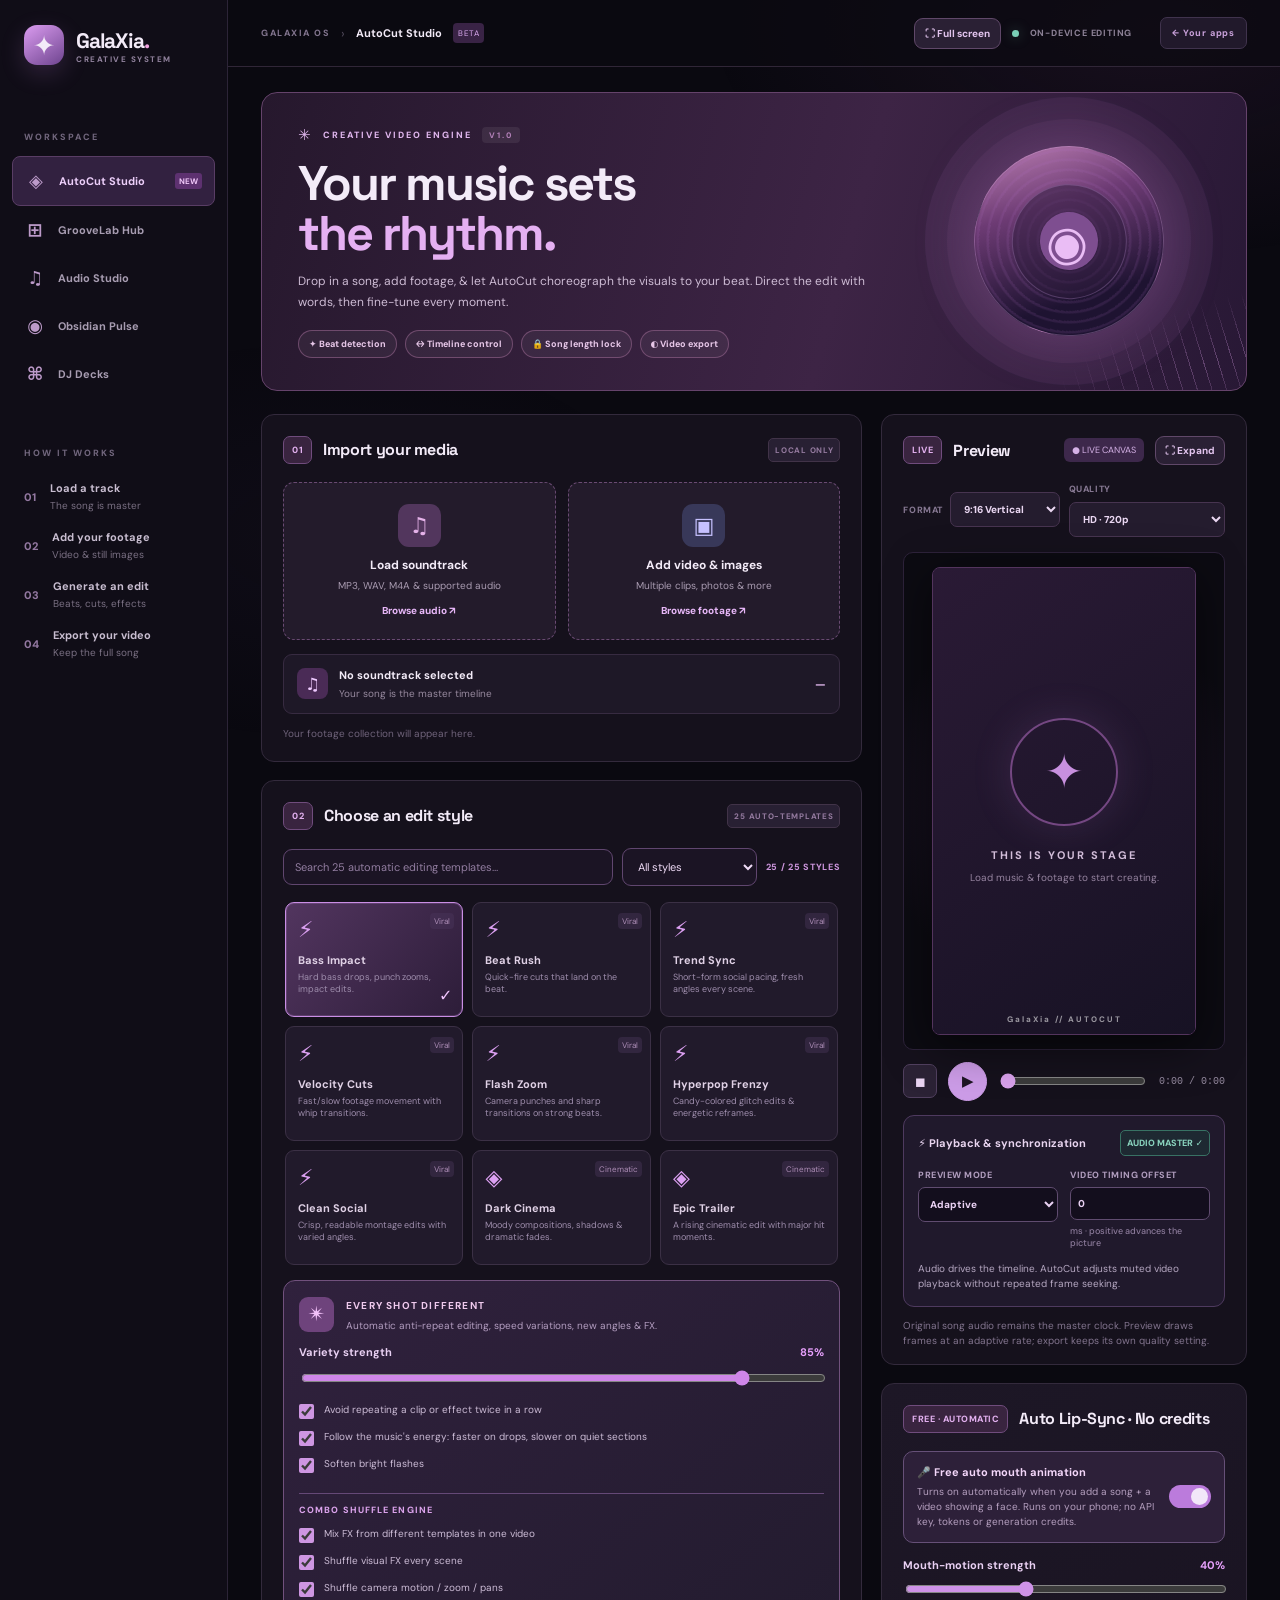
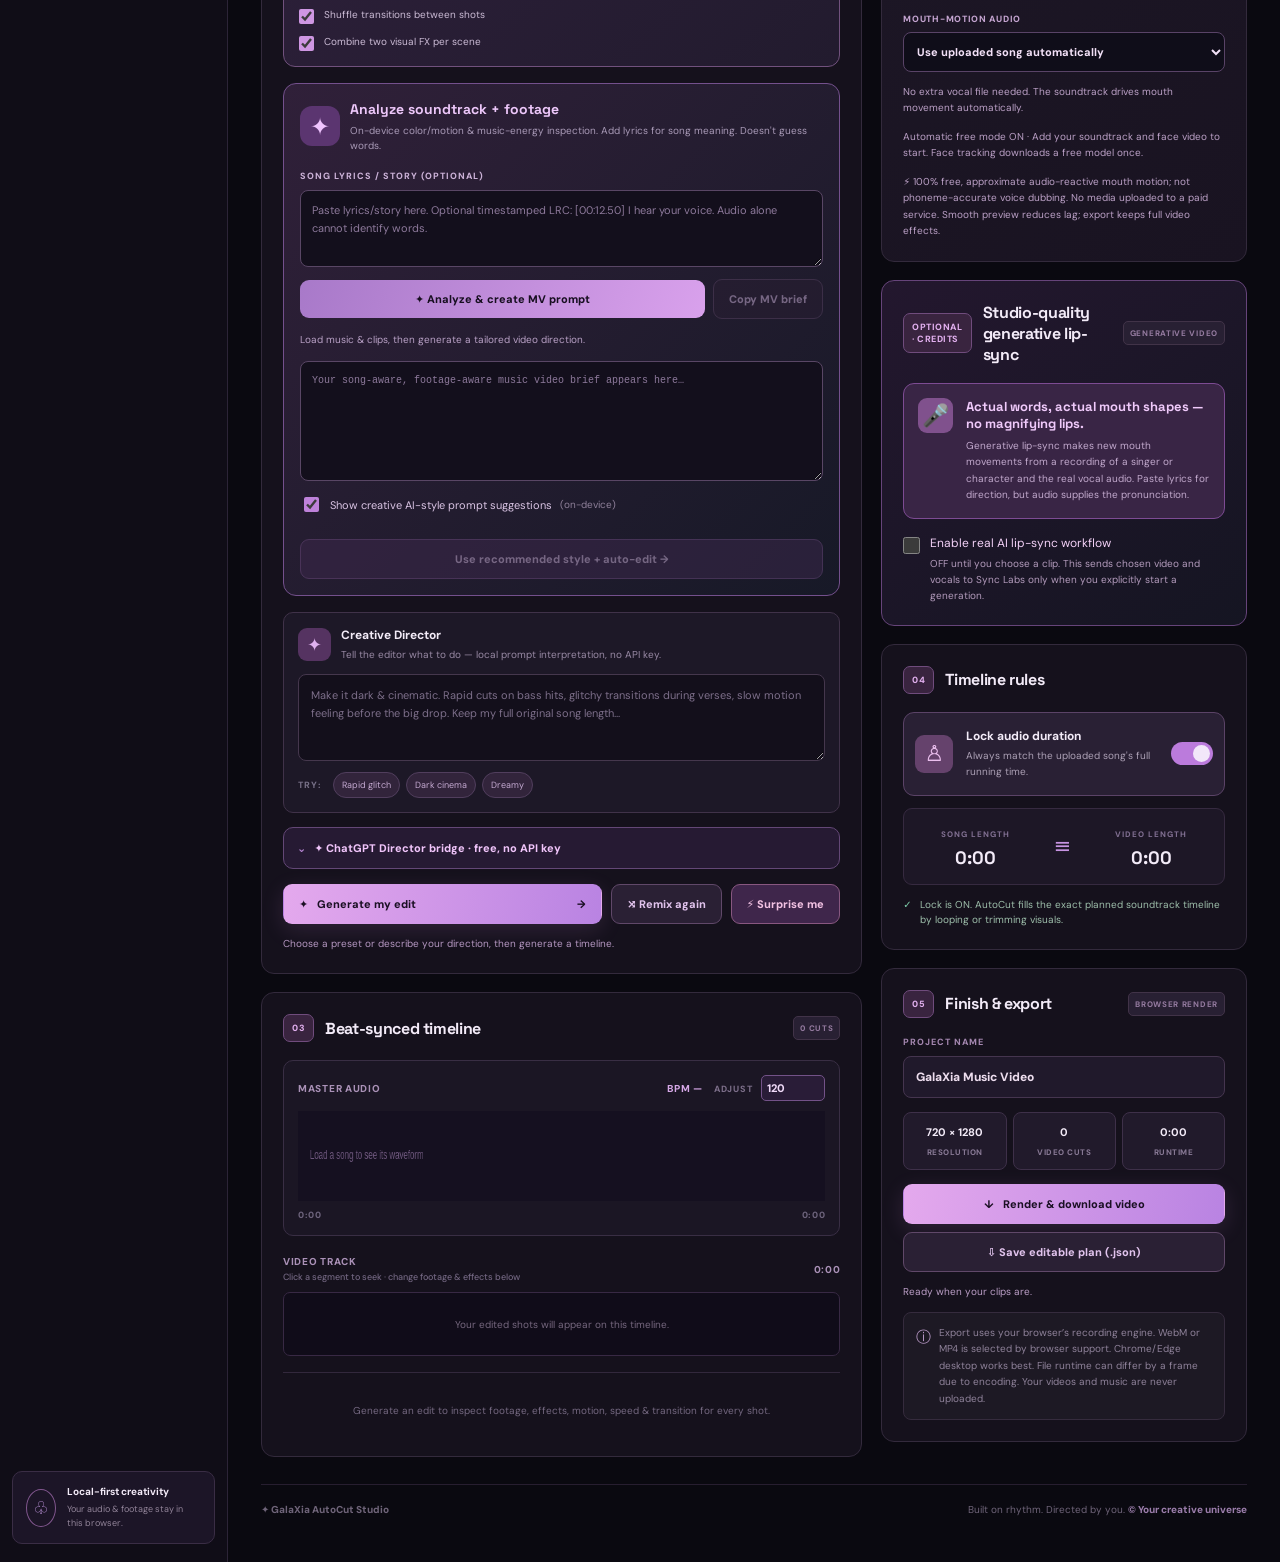
==== commit 3759a954: "Make AutoCut automatic free lip-sync first, add optional local vocals driver" ====
--- a/autocut/index.html
+++ b/autocut/index.html
@@ -120,8 +120,25 @@
       </div>
       <p class="preview-hint">Original song audio remains the master clock. Preview draws frames at an adaptive rate; export keeps its own quality setting.</p>
      </section>
+     <section class="panel lip-panel" id="freeLipSection"><div class="panel-heading"><div><span class="section-number">FREE · AUTOMATIC</span><h2>Auto Lip-Sync · No credits</h2></div></div>
+       <label class="lip-toggle"><span><b>🎤 Free auto mouth animation</b><small>Turns on automatically when you add a song + a video showing a face. Runs on your phone; no API key, tokens or generation credits.</small></span><span class="switch"><input id="lipSyncToggle" type="checkbox" checked><span class="slider"></span></span></label>
+       <label for="lipStrength" class="variety-label">Mouth-motion strength <strong id="lipStrengthValue">40%</strong></label>
+       <input id="lipStrength" type="range" min="5" max="100" value="40" step="5">
+       <div class="free-lip-inputs">
+         <label class="real-field">MOUTH-MOTION AUDIO
+           <select id="freeLipDriver"><option value="song" selected>Use uploaded song automatically</option><option value="vocals">Use a separate vocals-only track (better for singing)</option></select>
+         </label>
+         <label class="real-field" id="freeLipVocalsWrap" hidden>OPTIONAL VOCALS TRACK
+           <input id="freeLipVocals" type="file" accept="audio/*,.mp3,.wav,.m4a,.flac">
+         </label>
+       </div>
+       <p id="freeLipAudioStatus" class="lip-status">No extra vocal file needed. The soundtrack drives mouth movement automatically.</p>
+       <p id="lipStatus" class="lip-status" role="status" aria-live="polite">Automatic free mode ON · Add your soundtrack and face video to start. Face tracking downloads a free model once.</p>
+       <button type="button" id="lipRetry" class="btn subtle" hidden>↻ Retry face tracking</button>
+       <p class="lip-status">⚡ 100% free, approximate audio-reactive mouth motion; not phoneme-accurate voice dubbing. No media uploaded to a paid service. Smooth preview reduces lag; export keeps full video effects.</p>
+     </section>
      <section class="panel real-lip-panel">
-      <div class="panel-heading"><div><span class="section-number">REAL AI</span><h2>Natural singing lip-sync</h2></div><span class="info-chip">GENERATIVE VIDEO</span></div>
+      <div class="panel-heading"><div><span class="section-number">OPTIONAL · CREDITS</span><h2>Studio-quality generative lip-sync</h2></div><span class="info-chip">GENERATIVE VIDEO</span></div>
       <div class="real-lip-callout"><span class="real-lip-icon">🎤</span><div><b>Actual words, actual mouth shapes — no magnifying lips.</b>
       <p>Generative lip-sync makes new mouth movements from a recording of a singer or character and the real vocal audio. Paste lyrics for direction, but audio supplies the pronunciation.</p></div></div>
       <label class="real-check"><input id="realLipToggle" type="checkbox"><span>Enable real AI lip-sync workflow <small>OFF until you choose a clip. This sends chosen video and vocals to Sync Labs only when you explicitly start a generation.</small></span></label>
@@ -167,15 +184,7 @@
         </details>
       </div>
     </section>
-    <section class="panel lip-panel" hidden><div class="panel-heading"><div><span class="section-number">BETA</span><h2>Experimental singing lip motion</h2></div></div>
-       <label class="lip-toggle"><span><b>🎤 Animate visible lips to music</b><small>Approximate on-device mouth motion, not automatic speech dubbing or precise phoneme alignment.</small></span><span class="switch"><input id="lipSyncToggle" type="checkbox"><span class="slider"></span></span></label>
-       <label for="lipStrength" class="variety-label">Mouth-motion strength <strong id="lipStrengthValue">40%</strong></label>
-       <input id="lipStrength" type="range" min="5" max="100" value="40" step="5">
-       <p id="lipStatus" class="lip-status" role="status" aria-live="polite">Off · Enable face tracking. Add a soundtrack and video with a visible face.</p>
-       <button type="button" id="lipRetry" class="btn subtle" hidden>↻ Retry face tracking</button>
-       <p class="lip-status">⚡ Low-lag preview scans faces less often and skips secondary FX overlays while playing. Export retains full FX. Choose Smooth mode on older phones.</p>
-     </section>
-     <section class="panel lock-panel"><div class="panel-heading"><div><span class="section-number">04</span><h2>Timeline rules</h2></div></div>
+    <section class="panel lock-panel"><div class="panel-heading"><div><span class="section-number">04</span><h2>Timeline rules</h2></div></div>
       <div class="lock-control"><div class="lock-icon">♙</div><div><b>Lock audio duration</b><small>Always match the uploaded song's full running time.</small></div><label class="switch"><input id="durationLock" type="checkbox" checked><span class="slider"></span><span class="sr-only">Lock audio duration</span></label></div>
       <div class="duration-readout"><div><span>SONG LENGTH</span><b id="songDuration">—</b></div><span class="duration-link">≡</span><div><span>VIDEO LENGTH</span><b id="videoDuration">—</b></div></div>
       <div class="unlock-box" id="unlockBox" hidden><label for="customDuration">Custom video length (seconds)</label><input id="customDuration" type="number" min="0.5" step="0.1" value="30"><small>Unlocked: video may be shorter or longer than the song.</small></div>
--- a/autocut/style.css
+++ b/autocut/style.css
@@ -116,3 +116,38 @@
 .preview-frame.fullscreen-fallback{position:fixed!important;inset:0!important;z-index:800}
 @media(max-width:780px){.smart-director{padding:12px}.tiny-top{font-size:9px!important}.perf-settings{grid-template-columns:1fr 1fr}.smart-header b{font-size:12px}}
 @media(max-width:490px){.perf-settings{grid-template-columns:1fr}.analysis-actions .btn{flex:1 1 100px}.top-actions .local-dot,.top-actions .local-text{display:none}.preview-actions{gap:3px}.preview-pill{font-size:8px}.small-full{font-size:9px!important}}
+
+
+/* Genuine lip-sync workflow; the previous mouth-warp panel is deliberately hidden. */
+.real-lip-panel{background:linear-gradient(145deg,#23172e,#151522);border:1px solid #66447a}
+.real-lip-callout{display:flex;gap:13px;align-items:flex-start;border:1px solid #7d4b93;background:#392545;padding:14px;border-radius:11px;margin-bottom:15px}
+.real-lip-callout b{color:#f0cafb;font:700 13px 'Space Grotesk',sans-serif}
+.real-lip-callout p{font-size:10px;line-height:1.65;color:#c2a9cd;margin:6px 0 0}
+.real-lip-icon{width:35px;height:35px;background:#80518d;border-radius:9px;display:grid;place-items:center;flex-shrink:0;font-size:22px}
+.real-check{display:flex;align-items:flex-start;gap:10px;cursor:pointer;font-size:12px;color:#f3d1f7;line-height:1.5}
+.real-check input[type=checkbox]{accent-color:#bb88d3;margin:3px 0 0;flex-shrink:0;width:17px;height:17px}
+.real-check small{display:block;font-size:10px;line-height:1.6;color:#b39bbc;margin-top:4px}
+#realLipDetails{padding-top:14px}
+.real-lip-meta{background:#201a2b;border:1px solid #553e67;border-radius:10px;padding:12px;margin-bottom:12px}
+.real-lip-meta strong{font-size:11px;color:#e8baf5}
+.real-lip-meta p{font-size:10px;color:#ad9cb9;line-height:1.6;margin:7px 0 0}
+.real-lip-quick{background:#271d34;border-radius:9px;padding:14px;display:flex;flex-direction:column;gap:10px}
+.real-lip-quick .btn{width:100%}
+.real-lip-quick small{color:#a996b7;font-size:10px;line-height:1.6}
+.real-lip-advanced{background:#191421;border:1px solid #4f3c5a;border-radius:10px;margin-top:14px;padding:13px}
+.real-lip-advanced summary{font-weight:800;color:#dcafef;font-size:11px;cursor:pointer;line-height:1.5}
+.real-lip-advanced>p,.real-lip-output p{font-size:10px;color:#a994b5;line-height:1.65;margin:12px 0}
+.real-field{display:block;color:#c4a4d0;font-size:9px;font-weight:800;letter-spacing:.7px;margin:12px 0}
+.real-field input,.real-field select{display:block;width:100%;min-width:0;background:#0f0d19;border:1px solid #594367;color:#f2e0f7;border-radius:8px;padding:11px 9px;margin-top:7px;font-size:11px;letter-spacing:0}
+.real-text-button{background:transparent;border:0;color:#dda9e9;text-decoration:underline;font-size:10px;margin:-4px 0 8px;padding:5px 0}
+.real-lip-grid{display:grid;grid-template-columns:1fr 1fr;gap:0 12px}
+.real-lip-steps{margin-top:15px;border-top:1px solid #3f3150;padding-top:12px}
+.real-lip-steps .btn{width:100%;margin:9px 0}
+.real-lip-steps p,.real-lip-steps #realLipPrice{font-size:10px;line-height:1.7;color:#c7afcf;margin:10px 0}
+.real-lip-steps #realLipConfirm{width:16px;height:16px}
+#realLipProgress{width:100%;height:8px;accent-color:#cf91e8}
+.real-error{color:#ffaaa7!important}
+#realLipOutput{border-top:1px solid #4c3959;margin-top:15px;padding-top:14px}
+.real-lip-output-buttons{display:flex;gap:8px;flex-wrap:wrap;margin-top:12px}
+.real-lip-output-buttons .btn{flex:1;min-width:125px}
+@media(max-width:550px){.real-lip-grid{grid-template-columns:1fr}.real-lip-output-buttons{flex-direction:column}.real-lip-callout b{font-size:12px}}
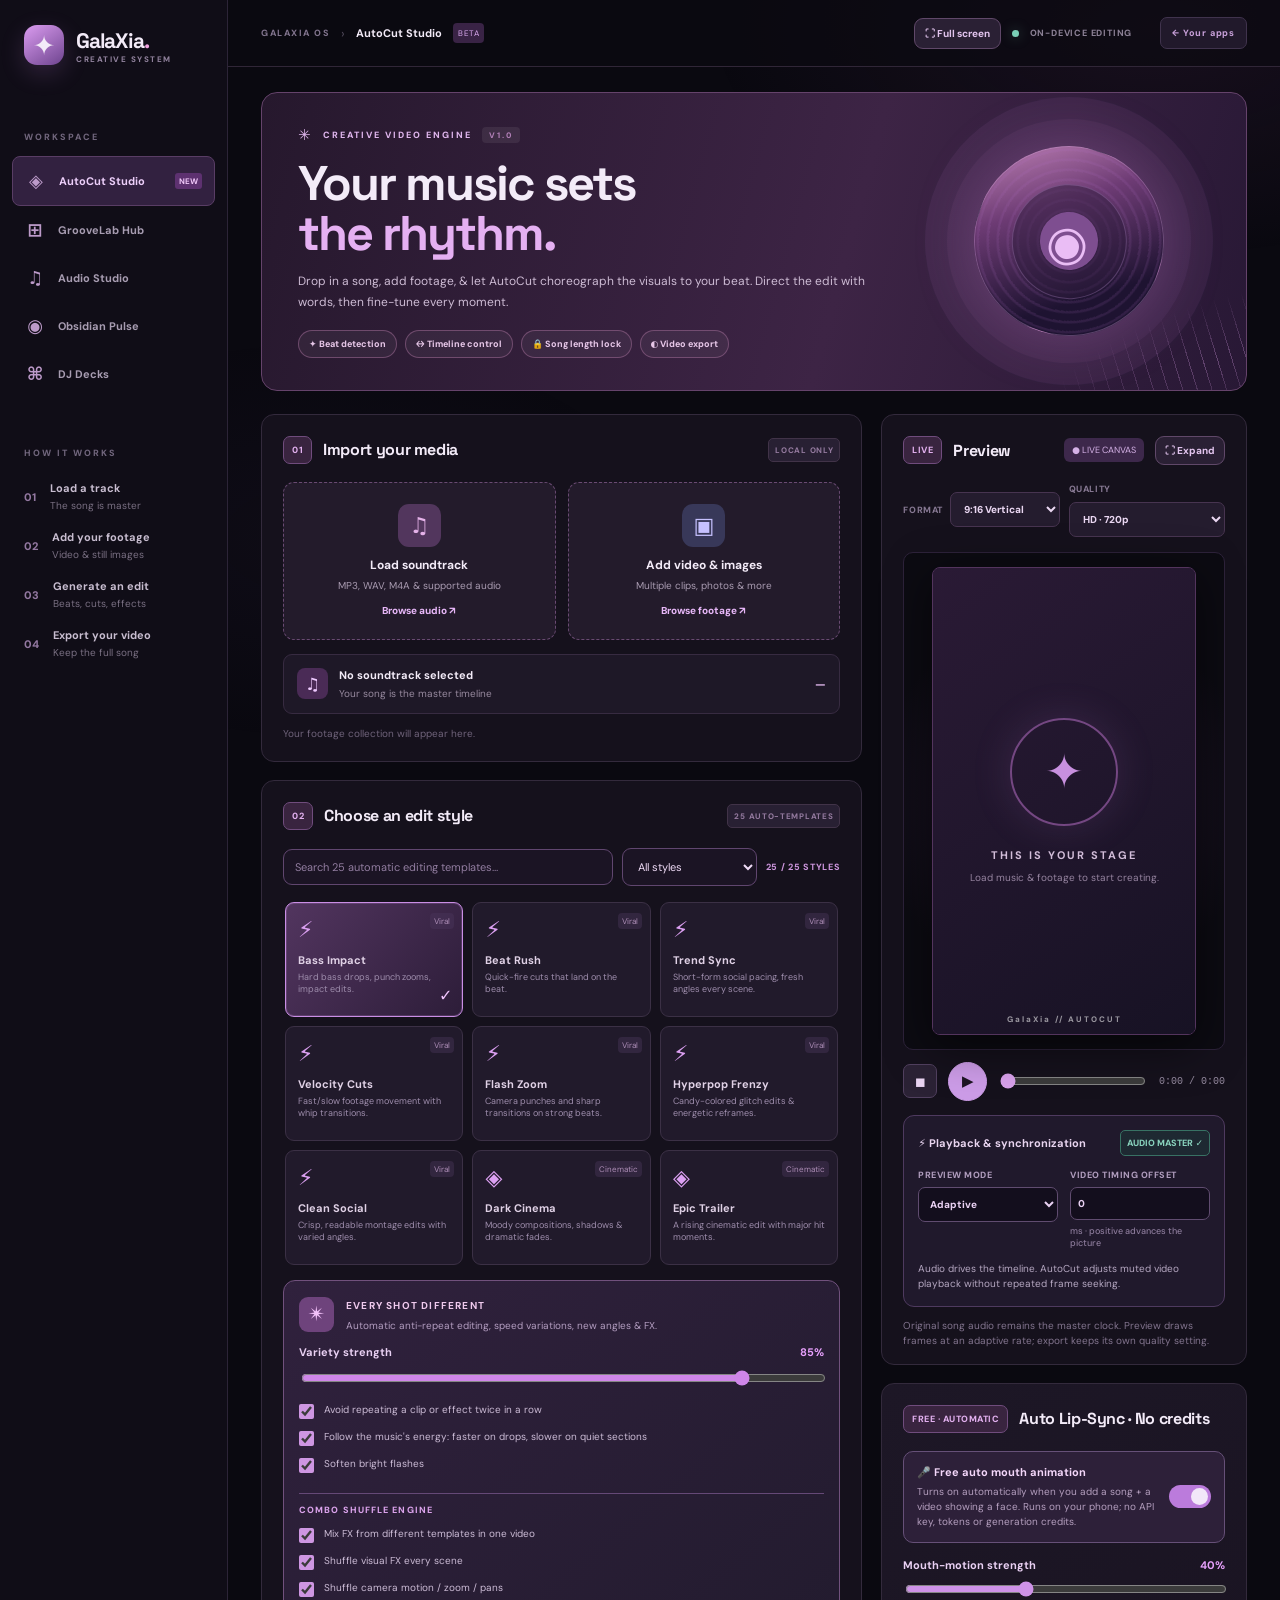
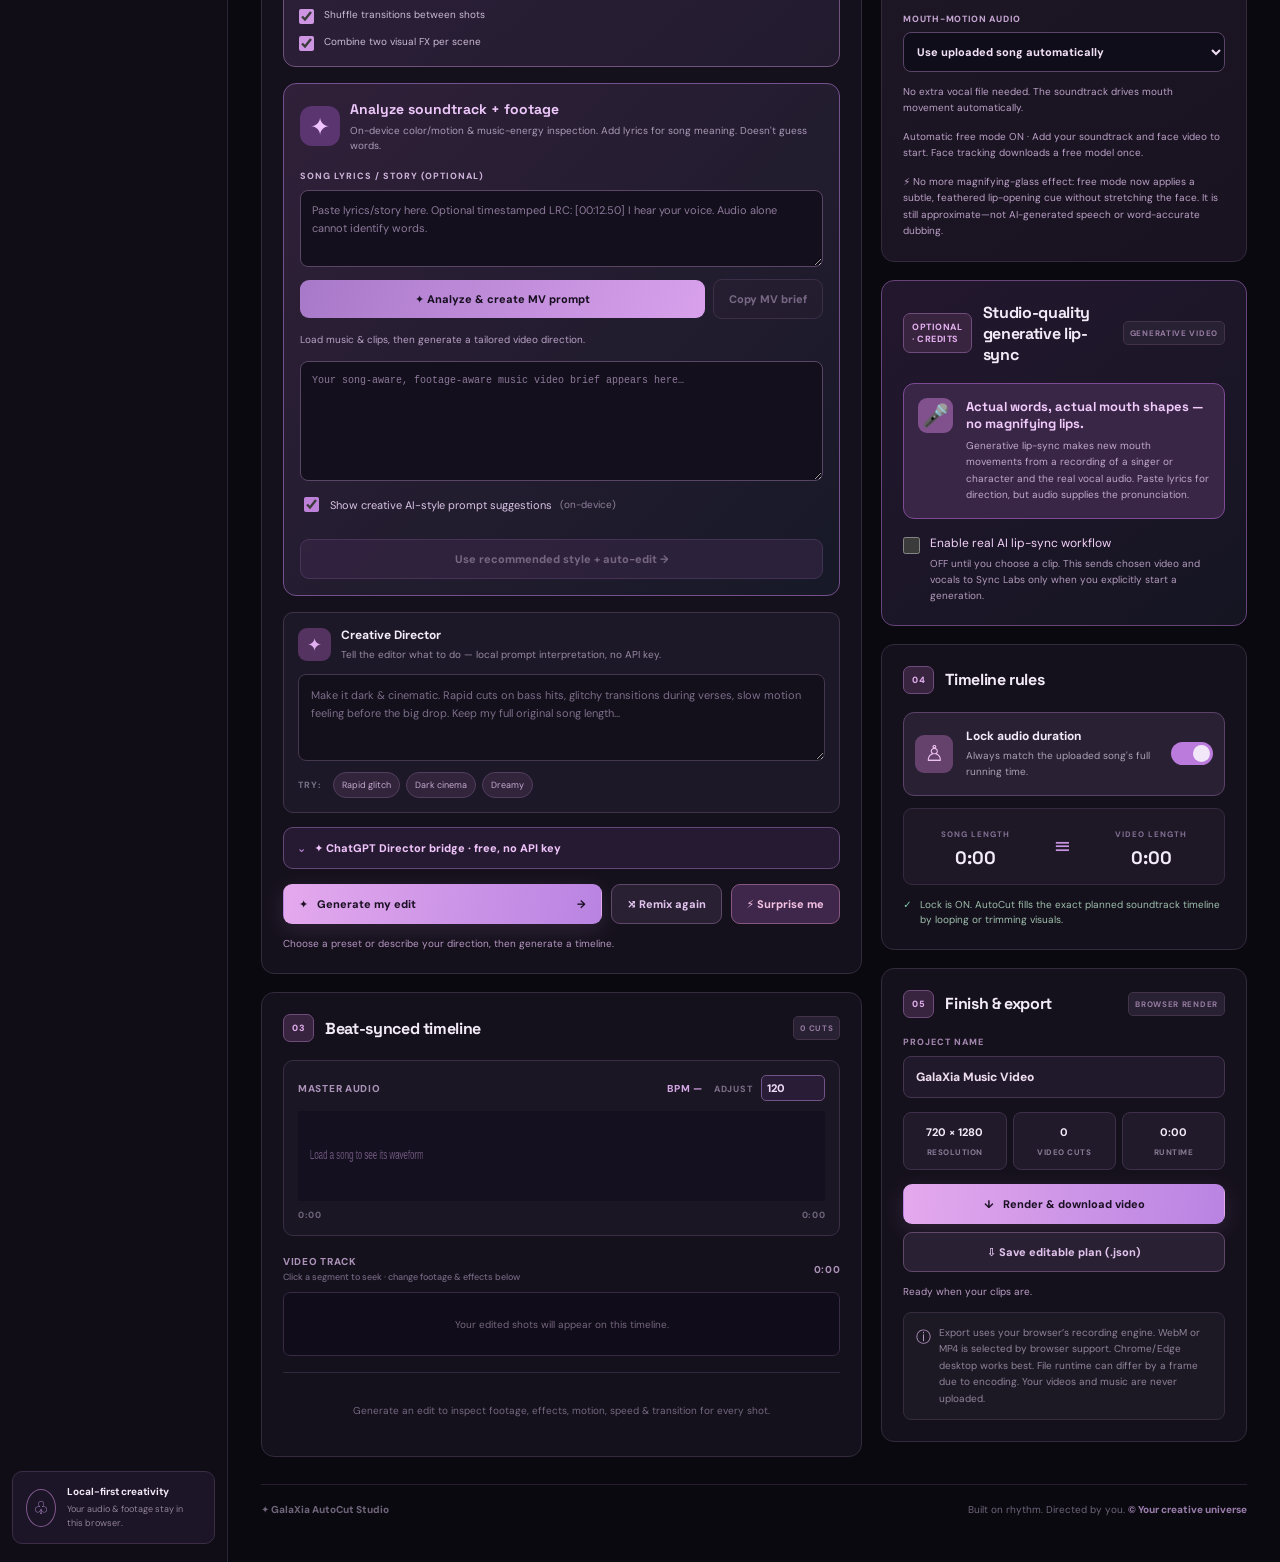
==== commit eb2f9289: "Remove lens-like lip magnification; use feathered non-scaling mouth animation" ====
--- a/autocut/index.html
+++ b/autocut/index.html
@@ -135,7 +135,7 @@
        <p id="freeLipAudioStatus" class="lip-status">No extra vocal file needed. The soundtrack drives mouth movement automatically.</p>
        <p id="lipStatus" class="lip-status" role="status" aria-live="polite">Automatic free mode ON · Add your soundtrack and face video to start. Face tracking downloads a free model once.</p>
        <button type="button" id="lipRetry" class="btn subtle" hidden>↻ Retry face tracking</button>
-       <p class="lip-status">⚡ 100% free, approximate audio-reactive mouth motion; not phoneme-accurate voice dubbing. No media uploaded to a paid service. Smooth preview reduces lag; export keeps full video effects.</p>
+       <p class="lip-status">⚡ No more magnifying-glass effect: free mode now applies a subtle, feathered lip-opening cue without stretching the face. It is still approximate—not AI-generated speech or word-accurate dubbing.</p>
      </section>
      <section class="panel real-lip-panel">
       <div class="panel-heading"><div><span class="section-number">OPTIONAL · CREDITS</span><h2>Studio-quality generative lip-sync</h2></div><span class="info-chip">GENERATIVE VIDEO</span></div>
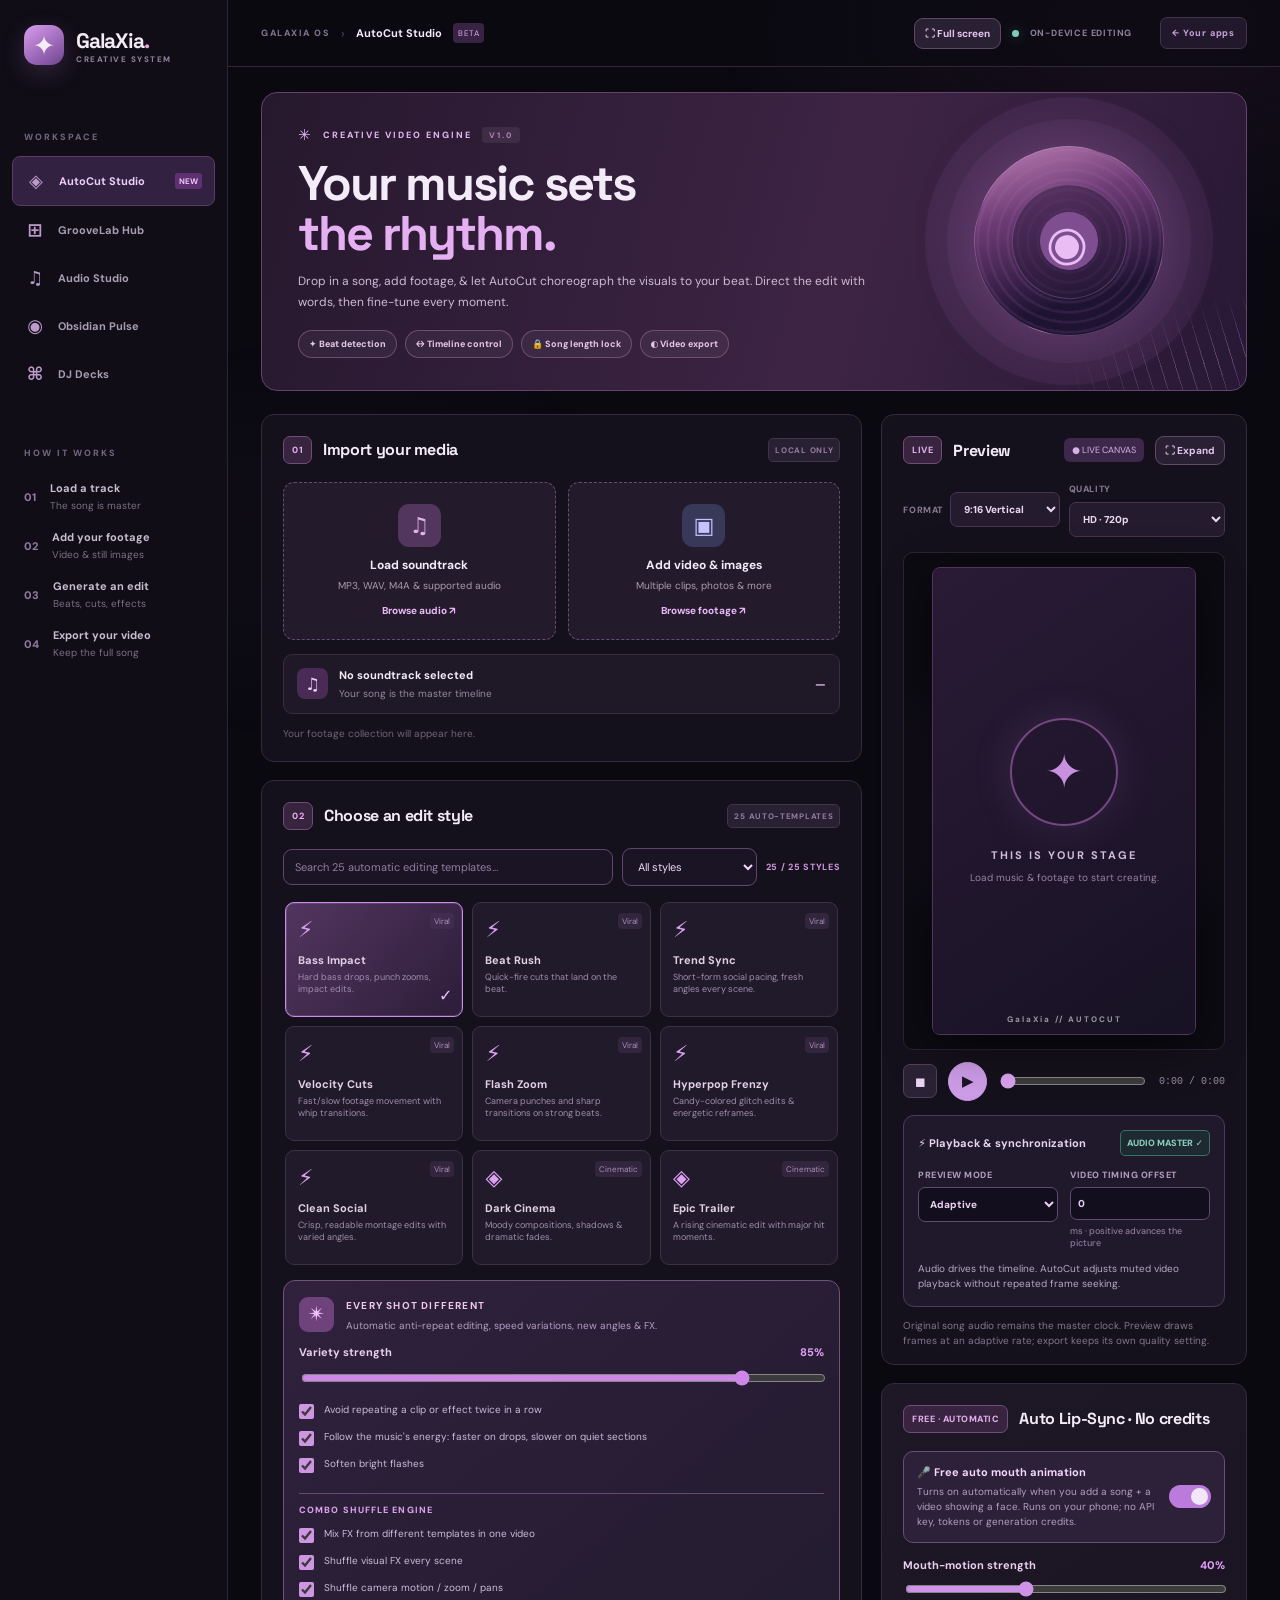
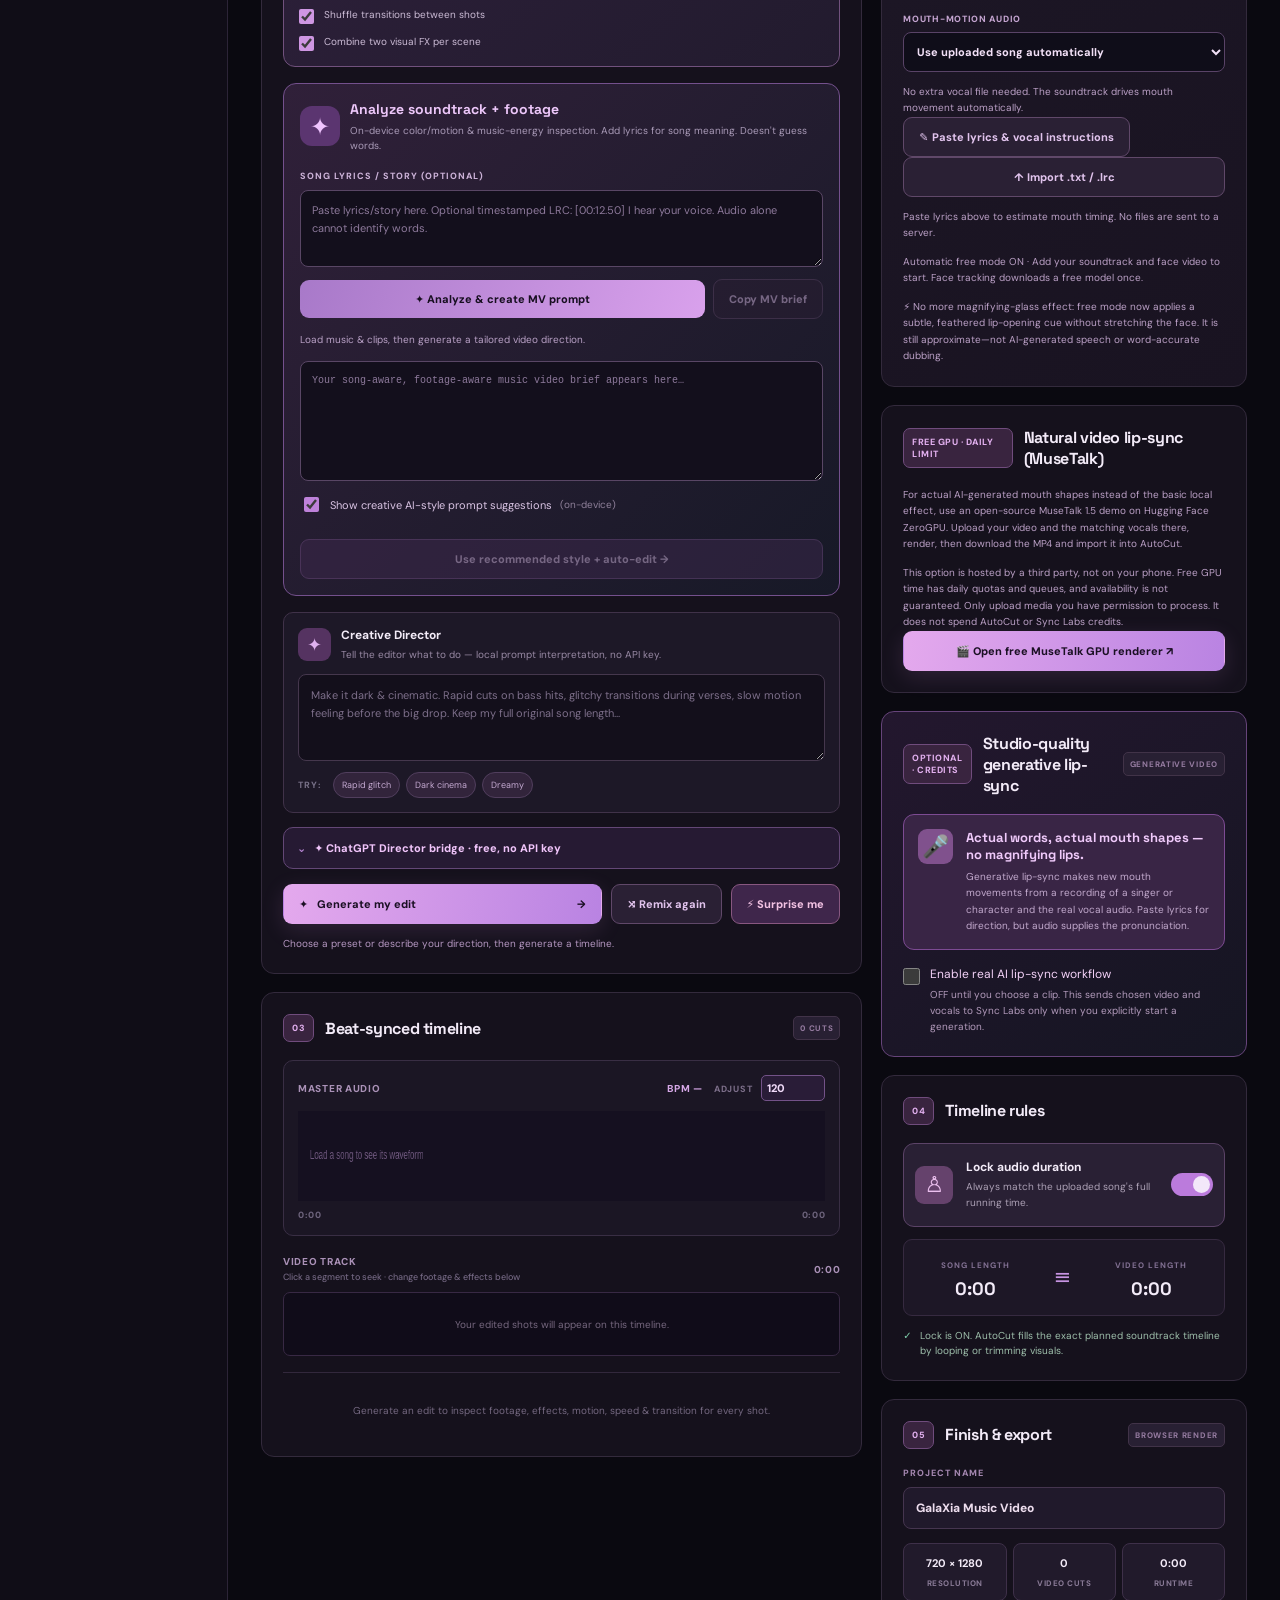
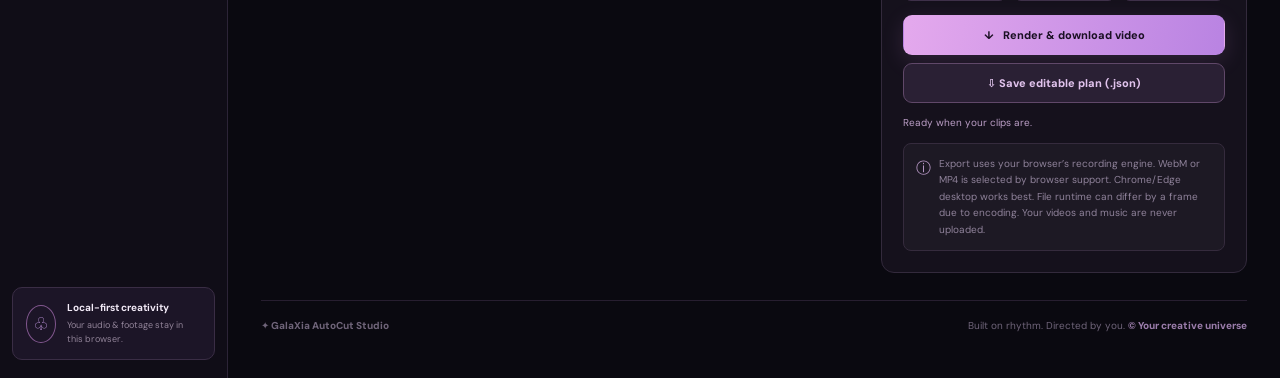
==== commit d4f0cbc7: "Expose automatic local lyrics cues and free GPU MuseTalk singing option in AutoCut" ====
--- a/autocut/index.html
+++ b/autocut/index.html
@@ -133,9 +133,22 @@
          </label>
        </div>
        <p id="freeLipAudioStatus" class="lip-status">No extra vocal file needed. The soundtrack drives mouth movement automatically.</p>
+       <div class="free-lip-actions">
+         <button id="freeLipLyricsJump" type="button" class="btn subtle">✎ Paste lyrics &amp; vocal instructions</button>
+         <label for="freeLyricFile" class="btn subtle">↑ Import .txt / .lrc
+           <input type="file" id="freeLyricFile" accept=".txt,.lrc,text/plain" hidden>
+         </label>
+       </div>
+       <p class="lip-status" id="freeLipCueStatus" role="status" aria-live="polite">Paste lyrics above to estimate mouth timing. No files are sent to a server.</p>
        <p id="lipStatus" class="lip-status" role="status" aria-live="polite">Automatic free mode ON · Add your soundtrack and face video to start. Face tracking downloads a free model once.</p>
        <button type="button" id="lipRetry" class="btn subtle" hidden>↻ Retry face tracking</button>
        <p class="lip-status">⚡ No more magnifying-glass effect: free mode now applies a subtle, feathered lip-opening cue without stretching the face. It is still approximate—not AI-generated speech or word-accurate dubbing.</p>
+     </section>
+     <section class="panel free-real-lip-panel" id="freeGPULip">
+       <div class="panel-heading"><div><span class="section-number">FREE GPU · DAILY LIMIT</span><h2>Natural video lip-sync (MuseTalk)</h2></div></div>
+       <p class="lip-status">For actual AI-generated mouth shapes instead of the basic local effect, use an open-source MuseTalk 1.5 demo on Hugging Face ZeroGPU. Upload your video and the matching vocals there, render, then download the MP4 and import it into AutoCut.</p>
+       <p class="lip-status">This option is hosted by a third party, not on your phone. Free GPU time has daily quotas and queues, and availability is not guaranteed. Only upload media you have permission to process. It does not spend AutoCut or Sync Labs credits.</p>
+       <a class="btn primary" href="https://huggingface.co/spaces/henrybit/musetalk-1-5" rel="noopener noreferrer" target="_blank">🎬 Open free MuseTalk GPU renderer ↗</a>
      </section>
      <section class="panel real-lip-panel">
       <div class="panel-heading"><div><span class="section-number">OPTIONAL · CREDITS</span><h2>Studio-quality generative lip-sync</h2></div><span class="info-chip">GENERATIVE VIDEO</span></div>
